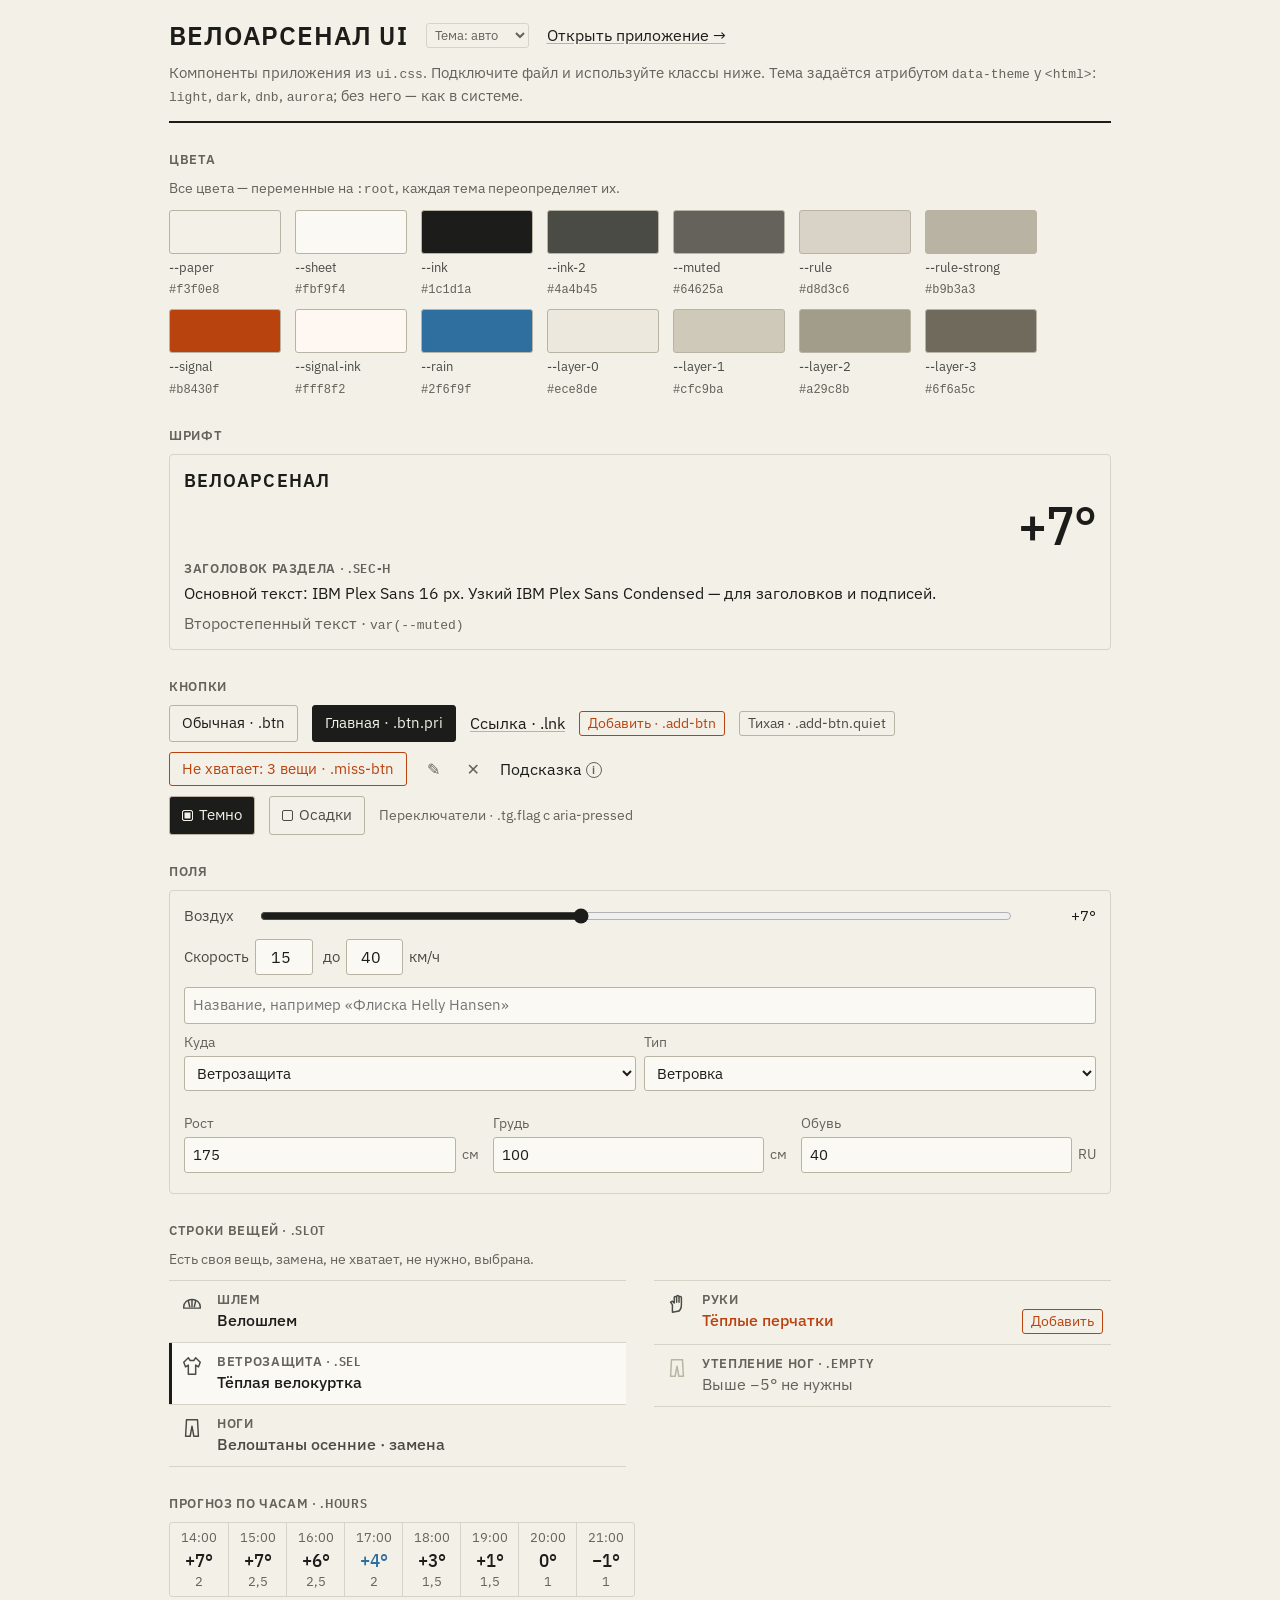
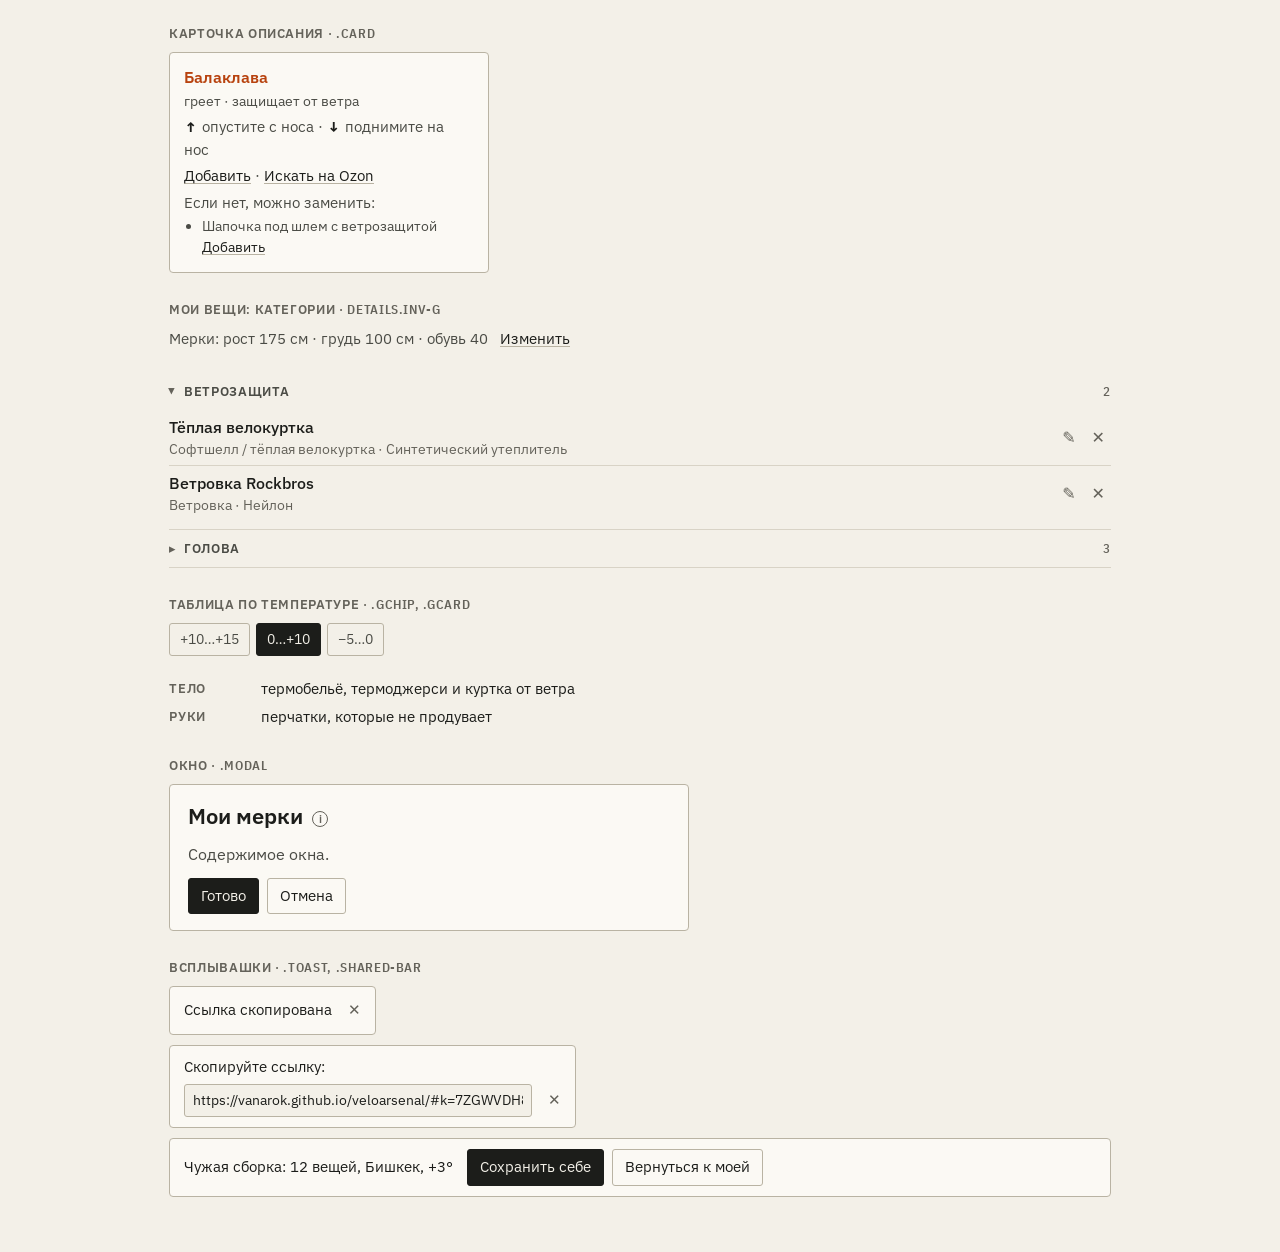
==== docs/ui.html @ c83787c7 "Стили в ui.css, витрина компонентов ui.html, тема «Аврора» Automated-By: iron-agent" ====
<!doctype html>
<html lang="ru">
<head>
<meta charset="utf-8">
<meta name="viewport" content="width=device-width, initial-scale=1">
<title>Велоарсенал UI</title>
<link rel="preconnect" href="https://fonts.googleapis.com">
<link rel="preconnect" href="https://fonts.gstatic.com" crossorigin>
<link rel="stylesheet" href="https://fonts.googleapis.com/css2?family=IBM+Plex+Sans:wght@400;500;600&family=IBM+Plex+Sans+Condensed:wght@500;600&display=swap">
<script>try { var th = localStorage.getItem("veloarsenal.theme"); if (th && th !== "auto") document.documentElement.dataset.theme = th; } catch (e) {}</script>
<link rel="stylesheet" href="ui.css?v=9fbec4bf">
<style>
/* Только для витрины: обычная прокрутка страницы и раскладка образцов */
html, body { height: auto; }
body { overflow: auto; }
.gal { max-width: 942px; margin: 0 auto; display: grid; gap: 28px; padding-bottom: 40px; }
.gal-h { display: flex; flex-wrap: wrap; align-items: center; gap: 10px 18px; padding-bottom: 14px; border-bottom: 2px solid var(--ink); }
.gal-h h1 { margin: 0; font: 600 26px var(--font-cond); letter-spacing: .04em; text-transform: uppercase; }
.gal-h p { margin: 0; color: var(--muted); font-size: 15px; flex-basis: 100%; }
.gs { display: grid; gap: 10px; }
.gs > h2 { margin: 0; font: 600 13px var(--font-cond); letter-spacing: .05em; text-transform: uppercase; color: var(--muted); }
.gs > .note { margin: 0; color: var(--muted); font-size: 14px; }
.row { display: flex; flex-wrap: wrap; align-items: center; gap: 10px 14px; }
.sw { display: grid; gap: 4px; width: 112px; font-size: 13px; color: var(--ink-2); }
.sw i { display: block; height: 44px; border: 1px solid var(--rule-strong); border-radius: 3px; }
.sw code { font-size: 12px; color: var(--muted); }
.box { border: 1px solid var(--rule); border-radius: 4px; padding: 14px; background: var(--paper); }
.two { display: grid; grid-template-columns: repeat(2, minmax(0, 1fr)); gap: 0 28px; }
.gal .card, .gal .toast, .gal .shared-bar, .gal .modal { position: static; transform: none; box-shadow: none; }
.gal .modal-bg { position: static; background: none; padding: 0; display: block; }
code { font-size: 13px; }
@media (max-width: 760px) { .two { grid-template-columns: minmax(0, 1fr); } }
</style>
</head>
<body>
<div class="gal">

  <header class="gal-h">
    <h1>Велоарсенал UI</h1>
    <select class="theme-sel" id="themeSel" aria-label="Тема оформления">
      <option value="auto">Тема: авто</option><option value="light">Светлая</option><option value="dark">Тёмная</option><option value="dnb">Ночной DnB</option><option value="aurora">Аврора</option>
    </select>
    <a class="lnk" href="./">Открыть приложение →</a>
    <p>Компоненты приложения из <code>ui.css</code>. Подключите файл и используйте классы ниже. Тема задаётся атрибутом <code>data-theme</code> у <code>&lt;html&gt;</code>: <code>light</code>, <code>dark</code>, <code>dnb</code>, <code>aurora</code>; без него — как в системе.</p>
  </header>

  <section class="gs">
    <h2>Цвета</h2>
    <p class="note">Все цвета — переменные на <code>:root</code>, каждая тема переопределяет их.</p>
    <div class="row" id="swatches"></div>
  </section>

  <section class="gs">
    <h2>Шрифт</h2>
    <div class="box">
      <div class="brand">Велоарсенал</div>
      <div class="temp-big" style="margin:6px 0">+7°</div>
      <div class="sec-h" style="margin:8px 0 4px">Заголовок раздела · .sec-h</div>
      <p style="margin:0">Основной текст: IBM Plex Sans 16 px. Узкий IBM Plex Sans Condensed — для заголовков и подписей.</p>
      <p style="margin:6px 0 0;color:var(--muted)">Второстепенный текст · <code>var(--muted)</code></p>
    </div>
  </section>

  <section class="gs">
    <h2>Кнопки</h2>
    <div class="row">
      <button type="button" class="btn">Обычная · .btn</button>
      <button type="button" class="btn pri">Главная · .btn.pri</button>
      <button type="button" class="lnk">Ссылка · .lnk</button>
      <button type="button" class="add-btn">Добавить · .add-btn</button>
      <button type="button" class="add-btn quiet">Тихая · .add-btn.quiet</button>
      <button type="button" class="miss-btn">Не хватает: 3 вещи · .miss-btn</button>
      <button type="button" class="ib" aria-label="Изменить">✎</button><button type="button" class="ib" aria-label="Удалить">✕</button>
      <span>Подсказка<span class="tip" tabindex="0" title="Всплывающая подсказка · .tip">i</span></span>
    </div>
    <div class="row">
      <button type="button" class="tg flag" aria-pressed="true">Темно</button>
      <button type="button" class="tg flag" aria-pressed="false">Осадки</button>
      <span class="note" style="color:var(--muted);font-size:14px">Переключатели · .tg.flag с aria-pressed</span>
    </div>
  </section>

  <section class="gs">
    <h2>Поля</h2>
    <div class="box" style="display:grid;gap:12px">
      <div class="sl-row"><label for="g-temp">Воздух</label><input type="range" id="g-temp" min="-10" max="30" value="7"><output for="g-temp">+7°</output></div>
      <div class="speed"><label>Скорость <input type="number" value="15" aria-label="Скорость"></label><label>до <input type="number" value="40" aria-label="Максимум"> км/ч</label></div>
      <form class="inv-form" onsubmit="return false">
        <input class="wide" placeholder="Название, например «Флиска Helly Hansen»" aria-label="Название">
        <label>Куда<select><option>Ветрозащита</option></select></label>
        <label>Тип<select><option>Ветровка</option></select></label>
      </form>
      <div class="body-form">
        <label>Рост<span class="bf-in"><input type="number" value="175" aria-label="Рост"><span class="bf-u">см</span></span></label>
        <label>Грудь<span class="bf-in"><input type="number" value="100" aria-label="Грудь"><span class="bf-u">см</span></span></label>
        <label>Обувь<span class="bf-in"><input type="text" value="40" aria-label="Обувь"><span class="bf-u">RU</span></span></label>
      </div>
    </div>
  </section>

  <section class="gs">
    <h2>Строки вещей · .slot</h2>
    <p class="note">Есть своя вещь, замена, не хватает, не нужно, выбрана.</p>
    <div class="two">
      <div class="col">
        <div class="slot" tabindex="0"><span class="ico" aria-hidden="true"><svg viewBox="0 0 24 24" fill="none" stroke="currentColor" stroke-width="1.6" stroke-linecap="round" stroke-linejoin="round"><path d="M3 15a9 8 0 0 1 18 0v1.5H3z"/><path d="M8 8.5l1.5 6.5M12 7v8M16 8.5l-1.5 6.5"/></svg></span><div style="min-width:0"><div class="slabel">Шлем</div><div class="iname">Велошлем</div></div></div>
        <div class="slot sel" tabindex="0"><span class="ico" aria-hidden="true"><svg viewBox="0 0 24 24" fill="none" stroke="currentColor" stroke-width="1.6" stroke-linecap="round" stroke-linejoin="round"><path d="M8 3l-5 5 2 5 3-2v10h8V11l3 2 2-5-5-5-2 3h-4z"/></svg></span><div style="min-width:0"><div class="slabel">Ветрозащита · .sel</div><div class="iname">Тёплая велокуртка</div></div></div>
        <div class="slot" tabindex="0"><span class="ico" aria-hidden="true"><svg viewBox="0 0 24 24" fill="none" stroke="currentColor" stroke-width="1.6" stroke-linecap="round" stroke-linejoin="round"><path d="M6 3h12l1 18h-5l-2-11-2 11H5z"/></svg></span><div style="min-width:0"><div class="slabel">Ноги</div><div class="iname sub">Велоштаны осенние · замена</div></div></div>
      </div>
      <div class="col">
        <div class="slot" tabindex="0"><span class="ico" aria-hidden="true"><svg viewBox="0 0 24 24" fill="none" stroke="currentColor" stroke-width="1.6" stroke-linecap="round" stroke-linejoin="round"><path d="M7 21v-8l-2-3 2-1 2 2V5a1.3 1.3 0 0 1 2.6 0v5-6a1.3 1.3 0 0 1 2.6 0v6-5a1.3 1.3 0 0 1 2.6 0v8c0 4-2 7-4 7z"/></svg></span><div style="min-width:0"><div class="slabel">Руки</div><div class="need-row"><span class="iname need">Тёплые перчатки</span><button type="button" class="add-btn">Добавить</button></div></div></div>
        <div class="slot empty" tabindex="0"><span class="ico" aria-hidden="true"><svg viewBox="0 0 24 24" fill="none" stroke="currentColor" stroke-width="1.6" stroke-linecap="round" stroke-linejoin="round"><path d="M6 3h12l1 18h-5l-2-11-2 11H5z"/></svg></span><div style="min-width:0"><div class="slabel">Утепление ног · .empty</div><div class="iname">Выше −5° не нужны</div></div></div>
      </div>
    </div>
  </section>

  <section class="gs">
    <h2>Прогноз по часам · .hours</h2>
    <div class="hours-wrap"><div class="hours" id="g-hours"></div></div>
  </section>

  <section class="gs">
    <h2>Карточка описания · .card</h2>
    <div class="card" role="dialog" aria-label="Пример карточки">
      <div class="insp-item"><div class="insp-name need">Балаклава</div><div class="insp-meta">греет · защищает от ветра</div><div class="insp-hd"><b>↑</b> опустите с носа · <b>↓</b> поднимите на нос</div><div class="insp-note"><button type="button" class="lnk">Добавить</button> · <a href="#">Искать на Ozon</a></div><div class="insp-note">Если нет, можно заменить:</div><ul class="insp-alts"><li>Шапочка под шлем с ветрозащитой <button type="button" class="lnk">Добавить</button></li></ul></div>
    </div>
  </section>

  <section class="gs">
    <h2>Мои вещи: категории · details.inv-g</h2>
    <div class="body-sum"><span>Мерки: рост 175 см · грудь 100 см · обувь 40</span><button type="button" class="lnk">Изменить</button></div>
    <div>
      <details class="inv-g" open><summary>Ветрозащита<span class="inv-c">2</span></summary>
        <div class="inv-row"><div class="inv-txt"><div class="inv-n">Тёплая велокуртка</div><div class="inv-m">Софтшелл / тёплая велокуртка · Синтетический утеплитель</div></div><button type="button" class="ib">✎</button><button type="button" class="ib">✕</button></div>
        <div class="inv-row"><div class="inv-txt"><div class="inv-n">Ветровка Rockbros</div><div class="inv-m">Ветровка · Нейлон</div></div><button type="button" class="ib">✎</button><button type="button" class="ib">✕</button></div>
      </details>
      <details class="inv-g"><summary>Голова<span class="inv-c">3</span></summary></details>
    </div>
  </section>

  <section class="gs">
    <h2>Таблица по температуре · .gchip, .gcard</h2>
    <div class="gchips" role="group"><button type="button" class="gchip">+10…+15</button><button type="button" class="gchip now" aria-pressed="true">0…+10</button><button type="button" class="gchip">−5…0</button></div>
    <dl class="gcard"><dt>Тело</dt><dd>термобельё, термоджерси и куртка от ветра</dd><dt>Руки</dt><dd>перчатки, которые не продувает</dd></dl>
  </section>

  <section class="gs">
    <h2>Окно · .modal</h2>
    <div class="modal-bg"><div class="modal" role="dialog" aria-label="Пример окна">
      <h2>Мои мерки <span class="tip" tabindex="0" title="Подсказка в заголовке">i</span></h2>
      <p style="margin:6px 0 12px;color:var(--ink-2)">Содержимое окна.</p>
      <div class="inv-actions"><button type="button" class="btn pri">Готово</button><button type="button" class="btn">Отмена</button></div>
    </div></div>
  </section>

  <section class="gs">
    <h2>Всплывашки · .toast, .shared-bar</h2>
    <div class="toast" role="status"><span>Ссылка скопирована</span><button type="button" class="ib" aria-label="Закрыть">✕</button></div>
    <div class="toast" role="status"><span>Скопируйте ссылку:</span><input readonly value="https://vanarok.github.io/veloarsenal/#k=7ZGWVDH8P" aria-label="Ссылка"><button type="button" class="ib" aria-label="Закрыть">✕</button></div>
    <div class="shared-bar" role="status"><span>Чужая сборка: 12 вещей, Бишкек, +3°</span><span class="shared-act"><button type="button" class="btn pri">Сохранить себе</button><button type="button" class="btn">Вернуться к моей</button></span></div>
  </section>

</div>
<script>
(function () {
  "use strict";
  // Переключатель темы — тот же, что в приложении, и та же сохранённая настройка
  const sel = document.getElementById("themeSel");
  try { sel.value = localStorage.getItem("veloarsenal.theme") || "auto"; } catch (e) { /* авто */ }
  sel.addEventListener("change", () => {
    if (sel.value === "auto") delete document.documentElement.dataset.theme; else document.documentElement.dataset.theme = sel.value;
    try { localStorage.setItem("veloarsenal.theme", sel.value); } catch (e) { /* только сейчас */ }
    paint();
  });
  // Образцы цветов: значения читаются из текущей темы
  const tokens = ["paper", "sheet", "ink", "ink-2", "muted", "rule", "rule-strong", "signal", "signal-ink", "rain", "layer-0", "layer-1", "layer-2", "layer-3"];
  function paint() {
    const cs = getComputedStyle(document.documentElement);
    document.getElementById("swatches").innerHTML = tokens.map(t => '<div class="sw"><i style="background:var(--' + t + ')"></i>--' + t + '<code>' + cs.getPropertyValue("--" + t).trim() + '</code></div>').join("");
  }
  paint();
  if (window.matchMedia) matchMedia("(prefers-color-scheme: dark)").addEventListener("change", paint);
  // Пример ленты прогноза
  const hrs = [[14, 7, "2"], [15, 7, "2,5"], [16, 6, "2,5"], [17, 4, "2"], [18, 3, "1,5"], [19, 1, "1,5"], [20, 0, "1"], [21, -1, "1"]];
  document.getElementById("g-hours").innerHTML = hrs.map(([h, t, w], i) => '<button type="button" class="hour' + (i === 3 ? " wet" : "") + '"><span class="h">' + h + ':00</span><span class="t">' + (t > 0 ? "+" : t < 0 ? "−" : "") + Math.abs(t) + '°</span><span class="w">' + w + '</span></button>').join("");
})();
</script>
</body>
</html>
---- docs/ui.css ----
/* Велоарсенал UI — общие стили приложения и витрины компонентов (docs/ui.html).
   Разделы: токены и темы → основа → компоненты (кнопки, строки вещей, карточка, окна, всплывашки,
   ползунки, прогноз, гайд, мерки, инвентарь) → раскладка приложения → телефон.
   Темы переключаются атрибутом data-theme у <html>: light, dark, dnb, aurora; без атрибута — по системе. */
/* Маршрутный лист: светлая бумага, тёмные чернила, один сигнальный оранжевый — только то, что требует действия.
   Без свечений и градиентов; группировка — отступами и тонкими линиями, а не карточками. */
:root {
  color-scheme: light dark;
  --paper: #f3f0e8;
  --sheet: #fbf9f4;
  --ink: #1c1d1a;
  --ink-2: #4a4b45;
  --muted: #64625a;
  --rule: #d8d3c6;
  --rule-strong: #b9b3a3;
  --signal: #b8430f;
  --signal-ink: #fff8f2;
  --rain: #2f6f9f;
  --layer-0: #ece8de;
  --layer-1: #cfc9ba;
  --layer-2: #a29c8b;
  --layer-3: #6f6a5c;
  --font: "IBM Plex Sans", system-ui, -apple-system, "Segoe UI", sans-serif;
  --font-cond: "IBM Plex Sans Condensed", "IBM Plex Sans", system-ui, sans-serif;
}
/* Темы: «Авто» берёт светлую или тёмную по системе; выбранная тема записана в data-theme у <html> */
@media (prefers-color-scheme: dark) {
  :root:not([data-theme="light"]):not([data-theme="dnb"]):not([data-theme="aurora"]) {
    --paper: #191a17;
    --sheet: #21221e;
    --ink: #ece8dd;
    --ink-2: #c9c4b6;
    --muted: #a19d90;
    --rule: #34352f;
    --rule-strong: #4a4b43;
    --signal: #f07a3a;
    --signal-ink: #1b120c;
    --rain: #7fb2d9;
    --layer-0: #2a2b26;
    --layer-1: #4a4a42;
    --layer-2: #77756a;
    --layer-3: #b3ae9f;
  }
}
:root[data-theme="dark"] {
  color-scheme: dark;
  --paper: #191a17;
  --sheet: #21221e;
  --ink: #ece8dd;
  --ink-2: #c9c4b6;
  --muted: #a19d90;
  --rule: #34352f;
  --rule-strong: #4a4b43;
  --signal: #f07a3a;
  --signal-ink: #1b120c;
  --rain: #7fb2d9;
  --layer-0: #2a2b26;
  --layer-1: #4a4a42;
  --layer-2: #77756a;
  --layer-3: #b3ae9f;
}
:root[data-theme="light"] { color-scheme: light; }
/* Ночной DnB: глубокий синий, ледяной голубой текст, лаймовый акцент из ливреи, неоновое свечение */
:root[data-theme="dnb"] {
  color-scheme: dark;
  --paper: #061633;
  --sheet: #0b2350;
  --ink: #eaf6ff;
  --ink-2: #bcd9f6;
  --muted: #85a8d0;
  --rule: #17396c;
  --rule-strong: #2b5a9c;
  --signal: #d4f23c;
  --signal-ink: #06122a;
  --rain: #6fd6ff;
  --layer-0: #0e2a58;
  --layer-1: #1d4f96;
  --layer-2: #3a8ce0;
  --layer-3: #9ad9ff;
}
:root[data-theme="dnb"] body { background: radial-gradient(900px 520px at 85% -8%, rgb(80 220 255 / 0.28), transparent 70%), radial-gradient(700px 500px at -10% 110%, rgb(40 120 255 / 0.25), transparent 70%), linear-gradient(165deg, #040e24 0%, #08214d 55%, #0b3a86 100%) fixed; }
:root[data-theme="dnb"] .brand, :root[data-theme="dnb"] #tempBig { color: #f2fbff; text-shadow: 0 0 14px rgb(90 220 255 / 0.75), 0 0 2px rgb(255 255 255 / 0.6); }
:root[data-theme="dnb"] .slot.sel { box-shadow: inset 3px 0 0 #6fe4ff, 0 0 18px rgb(80 210 255 / 0.18); }
:root[data-theme="dnb"] #figure .part { filter: drop-shadow(0 0 3px rgb(90 210 255 / 0.55)); }
/* Аврора: экран входа Vista из Ethereal Liquid DnB. Бирюзово-зелёное сияние на синем, стеклянные панели,
   белые поля ввода, глянцевая синяя кнопка, красный акцент как у кнопки питания */
:root[data-theme="aurora"] {
  color-scheme: dark;
  --paper: #04304a;
  --sheet: rgb(10 70 100 / 0.55);
  --ink: #f4fbff;
  --ink-2: #cfeaf3;
  --muted: #94c4d4;
  --rule: rgb(160 230 240 / 0.18);
  --rule-strong: rgb(170 235 245 / 0.36);
  --signal: #ff5a4e;
  --signal-ink: #fff6f4;
  --rain: #7fe3ff;
  --layer-0: #0c4a64;
  --layer-1: #1a7f95;
  --layer-2: #3cc0c6;
  --layer-3: #a8f2e6;
}
:root[data-theme="aurora"] body {
  background:
    radial-gradient(60% 40% at 18% 8%, rgb(120 255 200 / 0.35), transparent 70%),
    radial-gradient(45% 55% at 92% 30%, rgb(60 200 255 / 0.30), transparent 70%),
    linear-gradient(115deg, transparent 30%, rgb(170 255 230 / 0.16) 42%, transparent 54%),
    linear-gradient(100deg, transparent 52%, rgb(120 210 255 / 0.14) 62%, transparent 72%),
    linear-gradient(170deg, #0a6b70 0%, #0a4f78 38%, #0a3a73 70%, #08245a 100%) fixed;
}
:root[data-theme="aurora"] .app { background: transparent; }
:root[data-theme="aurora"] .brand, :root[data-theme="aurora"] #tempBig { color: #fff; text-shadow: 0 1px 2px rgb(0 30 50 / 0.6), 0 0 16px rgb(150 255 230 / 0.45); }
:root[data-theme="aurora"] .card, :root[data-theme="aurora"] .modal, :root[data-theme="aurora"] .toast { background: linear-gradient(180deg, rgb(40 120 150 / 0.92), rgb(10 60 95 / 0.94)); border: 1px solid rgb(200 245 255 / 0.4); border-radius: 10px; box-shadow: inset 0 1px 0 rgb(255 255 255 / 0.35), 0 10px 30px rgb(0 20 40 / 0.45); }
:root[data-theme="aurora"] .slot.sel { background: linear-gradient(180deg, rgb(255 255 255 / 0.22), rgb(255 255 255 / 0.06) 50%, rgb(255 255 255 / 0.02) 51%, rgb(255 255 255 / 0.10)); box-shadow: inset 0 1px 0 rgb(255 255 255 / 0.5), 0 0 0 1px rgb(200 245 255 / 0.45); border-radius: 6px; }
:root[data-theme="aurora"] input:not([type=range]):not([type=file]), :root[data-theme="aurora"] .inv-form select { background: #fff; color: #10303f; border-color: #8fbfd0; border-radius: 4px; box-shadow: inset 0 1px 2px rgb(0 40 70 / 0.25); }
:root[data-theme="aurora"] .btn { border-radius: 6px; background: linear-gradient(180deg, rgb(255 255 255 / 0.22), rgb(255 255 255 / 0.06) 50%, rgb(255 255 255 / 0) 51%, rgb(255 255 255 / 0.08)); border-color: rgb(200 245 255 / 0.45); }
:root[data-theme="aurora"] .btn.pri { color: #fff; border-color: #0b4fa8; background: linear-gradient(180deg, #8fd0ff 0%, #3a9cff 48%, #1166d8 52%, #2f8cf5 100%); box-shadow: inset 0 1px 0 rgb(255 255 255 / 0.6), 0 2px 8px rgb(0 60 140 / 0.45); text-shadow: 0 -1px 0 rgb(0 40 110 / 0.5); }
:root[data-theme="aurora"] #figure .part { filter: drop-shadow(0 0 3px rgb(150 255 230 / 0.5)); }
.theme-sel { font: 13px var(--font); color: var(--muted); background: transparent; border: 1px solid var(--rule); border-radius: 3px; padding: 2px 4px; cursor: pointer; }
.theme-sel option { color: #1c1d1a; background: #fbf9f4; }
* { box-sizing: border-box; }
[hidden] { display: none !important; }
.m-only { display: none !important; }
.cond { display: contents; }
.cond-bg { display: none; }
body {
  margin: 0;
  background: var(--paper);
  color: var(--ink);
  font: 16px/1.5 var(--font);
  font-variant-numeric: tabular-nums;
  padding: 18px 16px 16px;
}
/* Окно приложения: страница не прокручивается, прокручиваются колонки и вкладки */
html, body { height: 100%; }
body { overflow: hidden; }
/* Ширина как у окна приложения (974 px минус отступы), на сайте по центру */
.app { position: relative; max-width: 942px; height: 100%; margin: 0 auto; display: grid; grid-template-rows: auto minmax(0, 1fr); gap: 18px; }
button, input, select { font: inherit; color: inherit; }
button:focus-visible, input:focus-visible, select:focus-visible, a:focus-visible, .slot:focus-visible { outline: 2px solid var(--signal); outline-offset: 2px; }
a { color: var(--ink); text-decoration-color: var(--rule-strong); text-underline-offset: 2px; }
a:hover { text-decoration-color: var(--ink); }

/* Шапка: условия поездки */
.bar { display: grid; grid-template-columns: auto auto minmax(220px, 1fr) auto; gap: 10px 28px; align-items: center; padding-bottom: 14px; border-bottom: 2px solid var(--ink); }
.brand-cell { display: grid; justify-items: start; gap: 4px; }
.all-items { font-size: 15px; }
.all-items .cnt { color: var(--muted); }
.all-items .cnt:not(:empty)::before { content: "· "; }
.brand { font: 600 18px var(--font-cond); letter-spacing: 0.06em; text-transform: uppercase; white-space: nowrap; }
.temp-big { font: 500 54px/1 var(--font-cond); letter-spacing: -0.02em; min-width: 3.2ch; text-align: right; }
.sliders { display: grid; gap: 4px; min-width: 0; }
.sl-row { display: grid; grid-template-columns: 64px minmax(0, 1fr) 72px; gap: 12px; align-items: center; color: var(--ink-2); font-size: 15px; }
.sl-row output { text-align: right; color: var(--ink); }
input[type=range] { width: 100%; accent-color: var(--ink); height: 18px; margin: 0; }
.eff { font-size: 15px; color: var(--ink-2); }
.eff b { color: var(--ink); font-weight: 600; }
.toggles { display: flex; flex-wrap: wrap; gap: 6px 14px; justify-content: flex-end; align-items: center; }
.speed { display: inline-flex; align-items: center; gap: 10px; font-size: 15px; color: var(--ink-2); }
.speed label { display: inline-flex; align-items: center; gap: 6px; white-space: nowrap; }
.speed input { width: 3.6em; padding: 5px 6px; text-align: right; font-size: 16px; color: var(--ink); background: var(--sheet); border: 1px solid var(--rule-strong); border-radius: 3px; }
.tg { font-size: 15px; color: var(--ink-2); background: transparent; border: 0; padding: 7px 12px; cursor: pointer; white-space: nowrap; }
.tg[aria-pressed="true"] { background: var(--ink); color: var(--paper); }
.tg.flag { border: 1px solid var(--rule-strong); border-radius: 3px; }
.tg.flag::before { content: ""; display: inline-block; width: 9px; height: 9px; border: 1.5px solid currentColor; border-radius: 2px; margin-right: 6px; vertical-align: -1px; }
.tg.flag[aria-pressed="true"]::before { background: currentColor; box-shadow: inset 0 0 0 1.5px var(--ink); }

.wx { position: relative; grid-column: 1 / -1; display: grid; grid-template-columns: auto minmax(0, 1fr); gap: 8px 22px; align-items: center; }
/* Текущая погода — узкой колонкой, переносится на несколько строк */
.wx-now { display: grid; justify-items: start; gap: 2px; font-size: 15px; color: var(--ink-2); position: relative; }
.wx-l { display: flex; flex-wrap: wrap; align-items: baseline; gap: 0 12px; }
.wx-now .w-apply { margin-top: 4px; }
.wx-now b { color: var(--ink); font-weight: 600; }
.wx-now .wt { font: 500 26px var(--font-cond); color: var(--ink); }
.w-apply { font-size: 15px; color: var(--ink); background: transparent; border: 1px solid var(--ink); border-radius: 3px; padding: 5px 12px; cursor: pointer; }
.w-apply:hover { background: var(--ink); color: var(--paper); }
.hours-wrap { position: relative; min-width: 0; justify-self: start; max-width: 100%; }
.hours { display: flex; gap: 0; overflow-x: auto; min-width: 0; width: fit-content; max-width: 100%; border: 1px solid var(--rule); border-radius: 3px; }
/* Подсказка «можно листать»: затухание у правого края и покачивающиеся стрелки */
.swipe-cue { position: absolute; top: 1px; right: 1px; bottom: 1px; width: 56px; display: grid; place-items: center end; padding-right: 8px; pointer-events: none; border-radius: 0 3px 3px 0; background: linear-gradient(90deg, transparent, var(--paper) 70%); transition: opacity .4s; }
.swipe-cue span { font: 600 22px/1 var(--font); color: var(--ink-2); animation: swipe-nudge 1.2s ease-in-out infinite; }
.swipe-cue.gone { opacity: 0; }
@keyframes swipe-nudge { 0%, 100% { transform: translateX(0); } 50% { transform: translateX(-8px); } }
.hour { flex: 0 0 auto; display: grid; justify-items: center; background: transparent; border: 0; border-left: 1px solid var(--rule); padding: 5px 10px; cursor: pointer; min-width: 58px; }
.hour:first-child { border-left: 0; }
.hour:hover { background: var(--sheet); }
.hour .h { color: var(--muted); font-size: 13px; }
.hour .t { font: 500 19px var(--font-cond); }
.hour .w { color: var(--muted); font-size: 13px; }
.hour.wet .t { color: var(--rain); }
.w-apply { display: inline-grid; justify-items: start; text-align: left; line-height: 1.3; }
.sk { color: transparent !important; background: var(--layer-0); border-radius: 3px; }
.sk-h { cursor: default; }
.sk-h span { color: transparent; }
.sk-h .t { background: var(--layer-0); border-radius: 3px; }
.w-apply:disabled { cursor: default; border-color: var(--rule-strong); color: var(--muted); }
.wx-upd { display: block; color: var(--muted); font-size: 13px; }
.w-apply:hover .wx-upd { color: inherit; opacity: 0.75; }

/* Город: всплывающее окно у названия */
.city-btn { font: 600 16px var(--font); color: var(--ink); background: transparent; border: 0; border-bottom: 1px dashed var(--ink-2); padding: 0 0 1px; cursor: pointer; }
.city-pop { position: absolute; top: calc(100% + 8px); left: 0; z-index: 20; width: min(420px, calc(100vw - 32px)); background: var(--sheet); border: 1px solid var(--rule-strong); border-radius: 4px; box-shadow: 0 8px 24px rgb(0 0 0 / 0.12); padding: 12px; display: grid; gap: 8px; }
.city-pop input { width: 100%; padding: 7px 9px; background: var(--paper); border: 1px solid var(--rule-strong); border-radius: 3px; }
.city-res { display: grid; }
.city-opt { text-align: left; background: transparent; border: 0; border-top: 1px solid var(--rule); padding: 6px 2px; cursor: pointer; }
.city-opt:hover { background: var(--paper); }
.city-opt span { display: block; font-size: 14px; color: var(--muted); }
.pop-actions { display: flex; gap: 8px; justify-content: space-between; align-items: center; }

/* Основной лист */
.main, .page { grid-row: 2; grid-column: 1; }
.main { position: relative; min-height: 0; display: grid; grid-template-columns: minmax(0, 1fr) 220px minmax(0, 1fr); gap: 0 28px; align-items: stretch; }
.col { display: grid; align-content: start; min-width: 0; min-height: 0; overflow-y: auto; border-top: 1px solid var(--rule); }
.slot { display: grid; grid-template-columns: 24px minmax(0, 1fr); gap: 12px; align-items: start; padding: 10px 8px 10px 12px; border-bottom: 1px solid var(--rule); cursor: pointer; }
.slot:hover, .slot.hl { background: var(--sheet); }
.slot.sel { box-shadow: inset 3px 0 0 var(--ink); background: var(--sheet); }
.ico { color: var(--ink-2); padding-top: 2px; }
.ico svg { width: 22px; height: 22px; display: block; }
.slot.empty .ico { color: var(--rule-strong); }
.slabel { font: 600 13px var(--font-cond); letter-spacing: 0.05em; text-transform: uppercase; color: var(--muted); }
.iname { font-weight: 500; overflow: hidden; text-overflow: ellipsis; white-space: nowrap; }
.slot.empty .iname { color: var(--muted); font-weight: 400; }
.iname.need { color: var(--signal); }
.need-row { display: grid; grid-template-columns: minmax(0, 1fr) auto; align-items: start; gap: 10px; min-width: 0; }
.need-row .add-btn { margin-top: 1px; white-space: nowrap; }
.need-row + .need-row, .need-row + .iname, .iname + .need-row { margin-top: 6px; }
.add-btn { font-size: 14px; color: var(--signal); background: transparent; border: 1px solid var(--signal); border-radius: 3px; padding: 1px 8px; cursor: pointer; }
.add-btn:hover { background: var(--signal); color: var(--signal-ink); }
.add-btn.quiet { color: var(--ink-2); border-color: var(--rule-strong); }
.add-btn.quiet:hover { background: var(--ink); color: var(--paper); border-color: var(--ink); }
.iname.sub { color: var(--ink-2); }
.iname.assumed { color: var(--muted); font-weight: 400; }

.center { display: grid; align-content: start; gap: 14px; min-width: 0; min-height: 0; overflow-y: auto; }
/* Силуэт во всю ширину колонки; легенда лежит поверх свободного места слева от головы */
.figure { display: grid; gap: 12px; }
.fig-wrap { position: relative; display: grid; justify-items: center; }
#figure { width: 100%; max-width: 170px; height: auto; }
#figure .part { stroke: var(--ink-2); stroke-width: 1.2; transition: fill .2s; cursor: pointer; }
#figure .part.miss { stroke: var(--signal); stroke-dasharray: 4 3; stroke-width: 2; }
#figure .part.hl { stroke: var(--ink); stroke-width: 2.4; }
.fig-legend { position: absolute; left: 0; top: 4px; display: flex; flex-direction: column; gap: 6px; font-size: 13px; pointer-events: none; color: var(--muted); }
.fig-legend i { display: inline-block; width: 12px; height: 12px; border: 1px solid var(--ink-2); vertical-align: -1px; margin-right: 4px; }

/* Описание: на компьютере — карточка у выбранного слота, на телефоне — раскрытие в строке */
.card { position: absolute; z-index: 30; width: 320px; max-width: calc(100% - 16px); background: var(--sheet); border: 1px solid var(--rule-strong); border-radius: 4px; box-shadow: 0 8px 24px rgb(0 0 0 / 0.12); padding: 12px 34px 12px 14px; }
.card-x { position: absolute; top: 6px; right: 6px; }
.slot-detail { grid-column: 1 / -1; margin-top: 6px; padding-top: 8px; border-top: 1px solid var(--rule); cursor: auto; }
.insp-item + .insp-item { margin-top: 10px; padding-top: 10px; border-top: 1px solid var(--rule); }
.insp-name { font-weight: 600; }
.insp-name.need { color: var(--signal); }
.insp-meta { font-size: 14px; color: var(--ink-2); margin-top: 2px; }
.insp-note { color: var(--ink-2); font-size: 15px; margin-top: 4px; }
.insp-hd { font-size: 15px; margin-top: 4px; color: var(--ink-2); }
.insp-hd b { color: var(--ink); }

/* Отдельные экраны: «Не хватает», «Мои вещи», «Советы», таблица */
/* Справа место под полосу прокрутки, чтобы она не ложилась на кнопки */
.page { position: relative; min-height: 0; overflow-y: auto; padding-right: 14px; }
.page > * { max-width: 860px; }
/* Списки вещей тянутся на всю ширину; текстовые страницы остаются узкими для чтения */
#p-inv > *, #p-quests > * { max-width: none; }
.page-h { display: flex; flex-wrap: wrap; align-items: center; gap: 8px 20px; padding: 0 0 8px; margin-bottom: 6px; }
.page-h h2 { margin: 0; font: 600 24px var(--font-cond); }
.page-h .btn.pri { margin-left: auto; }
.ph-act { display: flex; align-items: center; gap: 8px; margin-left: auto; }
.ph-act .btn.pri { margin-left: 4px; }
.io-btn { display: inline-flex; align-items: center; gap: 6px; }
.io-btn .io-ico { display: none; }
#ioMsg:empty { display: none; }
/* Добавление вещи: на компьютере текстом, на телефоне — плюсиком */
.plus-btn .plus-ico { display: none; }
.back { font-size: 15px; color: var(--ink-2); background: none; border: 0; padding: 4px 0; cursor: pointer; }
.back:hover { color: var(--ink); }
.more { margin: 18px 0 0; }
.fig-actions { display: grid; justify-items: center; gap: 8px; }
.miss-btn { justify-self: center; font-size: 15px; color: var(--signal); background: transparent; border: 1px solid var(--signal); border-radius: 3px; padding: 5px 12px; cursor: pointer; }
.miss-btn:hover { background: var(--signal); color: var(--signal-ink); }
.modal-bg { position: fixed; inset: 0; z-index: 50; display: grid; place-items: center; padding: 16px; background: rgb(0 0 0 / 0.3); }
.modal { width: min(520px, 100%); max-height: calc(100vh - 32px); overflow-y: auto; background: var(--sheet); border: 1px solid var(--rule-strong); border-radius: 4px; padding: 16px 18px; box-shadow: 0 12px 40px rgb(0 0 0 / 0.18); }
.modal h2 { margin: 0 0 12px; font: 600 22px var(--font-cond); }
.modal .inv-form { margin: 0; }
.sec-h { font: 600 13px var(--font-cond); letter-spacing: 0.05em; text-transform: uppercase; color: var(--muted); margin: 16px 0 6px; }
.sec-h:first-child { margin-top: 2px; }
#cafeSec > .sec-h { margin-top: 16px; }
.quest { padding: 7px 0; border-bottom: 1px solid var(--rule); }
.quest .qt { font-weight: 500; }
.quest.miss .qt { color: var(--signal); }
.quest .qn { color: var(--ink-2); font-size: 15px; }
.hint { color: var(--ink-2); font-size: 15px; margin: 0 0 8px; padding-left: 10px; border-left: 2px solid var(--signal); }
.lnk { font: inherit; color: var(--ink); background: none; border: 0; padding: 0; cursor: pointer; text-decoration: underline; text-decoration-color: var(--rule-strong); text-underline-offset: 2px; }
.rules { margin: 0; padding-left: 18px; display: grid; gap: 5px; color: var(--ink-2); }
.rules li b { color: var(--ink); font-weight: 600; }
.hd { display: grid; grid-template-columns: 1fr 1fr; gap: 0 18px; }
.hd h4 { margin: 0 0 4px; font: 600 14px var(--font-cond); letter-spacing: 0.04em; text-transform: uppercase; }
.hd ul { margin: 0; padding-left: 16px; display: grid; gap: 4px; font-size: 15px; color: var(--ink-2); }
.hd li b { color: var(--ink); font-weight: 600; }
.cafe { font-size: 15px; color: var(--ink-2); }
.empty-note { color: var(--muted); }

/* Мои вещи */
.inv-form { display: grid; grid-template-columns: 1fr 1fr; gap: 8px; margin-bottom: 10px; }
.inv-form label { display: grid; gap: 3px; font-size: 14px; color: var(--muted); }
.inv-form .wide { grid-column: 1 / -1; }
.inv-form input, .inv-form select { width: 100%; padding: 6px 8px; background: var(--sheet); border: 1px solid var(--rule-strong); border-radius: 3px; color: var(--ink); font-size: 15px; }
.btn { font-size: 15px; color: var(--ink); background: transparent; border: 1px solid var(--rule-strong); border-radius: 3px; padding: 6px 12px; cursor: pointer; }
.btn:hover { border-color: var(--ink); }
.btn.pri { background: var(--ink); color: var(--paper); border-color: var(--ink); }
.inv-actions { grid-column: 1 / -1; display: flex; gap: 8px; }
.inv-g { border-bottom: 1px solid var(--rule); }
.inv-g > summary { list-style: none; display: flex; align-items: center; gap: 8px; padding: 10px 0; cursor: pointer; font: 600 13px var(--font-cond); letter-spacing: 0.05em; text-transform: uppercase; color: var(--ink-2); }
.inv-g > summary::-webkit-details-marker { display: none; }
.inv-g > summary::before { content: "▸"; color: var(--muted); transition: transform .15s; }
.inv-g[open] > summary::before { transform: rotate(90deg); }
.inv-g > summary .inv-c { margin-left: auto; color: var(--muted); font-weight: 500; }
.inv-g[open] { padding-bottom: 8px; }
.inv-g .inv-row:last-child { border-bottom: 0; }
.inv-row { display: grid; grid-template-columns: minmax(0, 1fr) auto auto; gap: 4px; align-items: center; padding: 5px 0; border-bottom: 1px solid var(--rule); }
.inv-n { font-weight: 500; overflow: hidden; text-overflow: ellipsis; white-space: nowrap; }
.inv-m { color: var(--muted); font-size: 14px; }
.ib { color: var(--muted); background: none; border: 0; border-radius: 3px; padding: 2px 6px; cursor: pointer; }
.ib:hover { color: var(--ink); background: var(--sheet); }
.io { display: grid; gap: 8px; }
.body-form { display: grid; grid-template-columns: repeat(3, minmax(0, 1fr)); gap: 8px 14px; margin-bottom: 6px; }
.body-form label { display: grid; gap: 3px; font-size: 14px; color: var(--muted); }
.body-form .bf-in { display: flex; align-items: center; gap: 6px; }
.body-form input { width: 100%; min-width: 0; padding: 6px 8px; background: var(--sheet); border: 1px solid var(--rule-strong); border-radius: 3px; color: var(--ink); font-size: 15px; }
.body-form .bf-u { color: var(--muted); font-size: 14px; white-space: nowrap; }
.body-hint { margin: 0; color: var(--ink-2); font-size: 14px; }
.insp-alts { margin: 2px 0 0; padding-left: 18px; font-size: 14px; color: var(--ink-2); }
.insp-alts li { margin: 2px 0; }
.toast { position: fixed; left: 50%; bottom: 16px; transform: translateX(-50%); z-index: 50; display: flex; flex-wrap: wrap; align-items: center; gap: 6px 10px; width: max-content; max-width: calc(100vw - 32px); padding: 10px 8px 10px 14px; background: var(--sheet); border: 1px solid var(--rule-strong); border-radius: 4px; box-shadow: 0 8px 24px rgb(0 0 0 / 0.18); font-size: 15px; }
.toast input { flex: 1 1 260px; min-width: 0; padding: 5px 8px; background: var(--paper); border: 1px solid var(--rule-strong); border-radius: 3px; color: var(--ink); font-size: 14px; }
.shared-bar { position: fixed; left: 50%; bottom: 16px; transform: translateX(-50%); z-index: 40; display: flex; flex-wrap: wrap; align-items: center; gap: 8px 14px; max-width: calc(100vw - 32px); padding: 10px 14px; background: var(--sheet); border: 1px solid var(--rule-strong); border-radius: 4px; box-shadow: 0 8px 24px rgb(0 0 0 / 0.18); font-size: 15px; }
.shared-act { display: flex; gap: 8px; }
.body-sum { display: flex; flex-wrap: wrap; gap: 4px 12px; align-items: baseline; margin: 0 0 12px; color: var(--ink-2); font-size: 15px; }
.modal .body-form { margin-top: 8px; }
.io-row { display: flex; flex-wrap: wrap; gap: 8px; align-items: center; }
.io-file { position: relative; overflow: hidden; }
.io-file input { position: absolute; inset: 0; opacity: 0; cursor: pointer; }
.io-msg { color: var(--ink-2); font-size: 15px; min-height: 1em; }
.tip { display: inline-grid; place-items: center; width: 16px; height: 16px; margin-left: 4px; border: 1px solid var(--muted); border-radius: 50%; font: 600 11px/1 var(--font); text-transform: none; letter-spacing: 0; color: var(--muted); cursor: help; vertical-align: 1px; }
.tip:hover, .tip:focus-visible { color: var(--ink); border-color: var(--ink); }
.src { font-size: 14px; color: var(--muted); margin: 10px 0 0; }

/* Гайд */
.gchips { display: flex; flex-wrap: wrap; gap: 6px; margin-bottom: 12px; }
.gchip { font-size: 14px; color: var(--ink-2); background: transparent; border: 1px solid var(--rule-strong); border-radius: 3px; padding: 5px 10px; cursor: pointer; }
.gchip:hover { border-color: var(--ink); }
.gchip[aria-pressed="true"] { color: var(--paper); background: var(--ink); border-color: var(--ink); }
.gchip.now:not([aria-pressed="true"]) { color: var(--ink); font-weight: 600; border-color: var(--ink); }
.gcard { display: grid; grid-template-columns: 80px minmax(0, 1fr); gap: 6px 12px; margin: 0; font-size: 15px; }
.gcard dt { font: 600 13px var(--font-cond); letter-spacing: 0.06em; text-transform: uppercase; color: var(--muted); padding-top: 2px; }
.gcard dd { margin: 0; }
.gprin { margin: 0; padding-left: 16px; display: grid; gap: 4px; font-size: 15px; color: var(--ink-2); }
.gprin b { color: var(--ink); font-weight: 600; }

/* Полосы прокрутки поверх содержимого: место не занимают, видны только при прокрутке и наведении */
html, .main, .col, .center, .page, .hours { scrollbar-width: none; }
html::-webkit-scrollbar, .main::-webkit-scrollbar, .col::-webkit-scrollbar, .center::-webkit-scrollbar, .page::-webkit-scrollbar, .hours::-webkit-scrollbar { display: none; }
.ovs-bar { position: absolute; z-index: 15; opacity: 0; transition: opacity .3s; pointer-events: none; }
.ovs-bar.on, .ovs-bar:hover { opacity: 1; }
.ovs-page { position: fixed; top: 0; right: 0; height: 100vh; }
.ovs-y { width: 10px; }
.ovs-x { height: 10px; }
.ovs-thumb { pointer-events: auto; border-radius: 5px; background: color-mix(in srgb, var(--ink) 32%, transparent); }
.ovs-y .ovs-thumb { width: 6px; margin-left: 2px; }
.ovs-x .ovs-thumb { height: 6px; margin-top: 2px; }
.ovs-thumb:hover, .ovs-bar.drag .ovs-thumb { background: color-mix(in srgb, var(--ink) 55%, transparent); }

/* Раскладка окна приложения: сайт тоже не шире 942 px, поэтому она действует всегда, а не только на узком экране */
@media all {
  /* Шапка: название, температура и переключатели в строку; ползунки и прогноз ниже на всю ширину */
  .bar { grid-template-columns: auto auto minmax(0, 1fr); gap: 10px 20px; }
  .toggles { grid-column: 3; grid-row: 1; }
  .sliders { grid-column: 1 / -1; grid-row: 2; }
  /* Вкладки уходят вниз — прокручивается вся рабочая область целиком */
  .main { grid-template-columns: minmax(0, 1fr) 220px minmax(0, 1fr); grid-auto-rows: max-content; overflow-y: auto; align-items: start; }
  .col, .center { min-height: auto; overflow: visible; }
}
@media (max-width: 760px) {
  /* Телефон: сверху погода и комплект, ниже — «что, если»; страница прокручивается обычным образом */
  html, body { height: auto; }
  body { overflow: auto; padding: 12px 16px 24px; }
  .m-only { display: revert !important; }
  .app { height: auto; display: flex; flex-direction: column; gap: 14px; }
  .bar { display: contents; }
  .brand-cell { order: 1; }
  .brand { font-size: 16px; }
  .wx { order: 2; grid-template-columns: minmax(0, 1fr); gap: 10px; padding-bottom: 14px; border-bottom: 2px solid var(--ink); }
  .main, .page { order: 3; }
  /* «Другая погода или скорость» — лист снизу по кнопке с карандашом */
  .cond-btn { position: absolute; top: 0; right: 0; z-index: 2; display: grid !important; place-items: center; width: 40px; height: 40px; color: var(--ink); background: transparent; border: 1px solid var(--rule-strong); border-radius: 4px; cursor: pointer; }
  .cond { display: none; }
  .cond-open .cond { display: grid; gap: 14px; position: fixed; left: 0; right: 0; bottom: 0; z-index: 45; max-height: 88vh; overflow-y: auto; background: var(--sheet); border-radius: 12px 12px 0 0; box-shadow: 0 -8px 30px rgb(0 0 0 / 0.18); padding: 14px 16px 26px; }
  .cond-open .cond-bg { display: block; position: fixed; inset: 0; z-index: 44; background: rgb(0 0 0 / 0.3); }
  .cond-open .cond { grid-template-columns: minmax(0, 1fr); }
  .cond > * { grid-column: 1 !important; grid-row: auto !important; }
  .m-cond-h { display: flex !important; align-items: center; justify-content: space-between; font: 600 14px var(--font-cond); letter-spacing: 0.05em; text-transform: uppercase; color: var(--muted); }
  .cond .temp-big { font-size: 40px; text-align: left; }
  .cond .toggles { justify-content: flex-start; }
  .view-page .wx { display: none !important; }
  .wx-now { padding-right: 52px; }

  .main { display: flex; flex-direction: column; align-items: stretch; overflow: visible; }
  .col, .center { overflow: visible; }
  .col + .col, .col { border-top: 0; }
  #colLeft { border-top: 1px solid var(--rule); }
  .center { order: -1; margin-bottom: 12px; }
  /* Силуэт слева, справа сверху легенда, под ней «Одеваемся на …» и кнопки */
  .figure { grid-template-columns: 104px minmax(0, 1fr); grid-template-areas: "svg leg" "svg act"; align-items: center; gap: 10px 16px; }
  .fig-wrap { display: contents; }
  #figure { grid-area: svg; max-width: 104px; }
  .fig-legend { grid-area: leg; align-self: end; position: static; flex-direction: row; flex-wrap: wrap; gap: 2px 12px; font-size: 13px; }
  .fig-actions { grid-area: act; align-self: start; }
  .fig-actions { justify-items: start; gap: 10px; }
  .kit-h { font: 500 22px var(--font-cond); }
  .kit-h b { font-weight: 600; }
  .miss-btn { justify-self: start; }
  .iname { white-space: normal; }
  .slot { padding: 12px 6px 12px 10px; }

  .page-h { position: sticky; top: 0; z-index: 5; background: var(--paper); border-top: 1px solid var(--ink); padding-top: 10px; display: grid; grid-template-columns: minmax(0, 1fr) auto; align-items: center; gap: 4px 12px; }
  .page-h .back { grid-column: 1 / -1; justify-self: start; }
  .page-h .btn.pri { margin-left: 0; }
  .btn.plus-btn { display: grid; place-items: center; width: 40px; height: 40px; padding: 0; line-height: 0; }
  .plus-btn .plus-ico { display: block; }
  .plus-btn .plus-txt { display: none; }
  /* Экспорт и импорт на телефоне — иконками, рядом с плюсиком */
  .ph-act { margin-left: 0; gap: 6px; }
  .btn.io-btn { display: grid; place-items: center; width: 40px; height: 40px; padding: 0; line-height: 0; }
  .io-btn .io-ico { display: block; }
  .io-btn .io-txt { display: none; }
  .page { overflow: visible; padding-right: 0; }
  .hd { grid-template-columns: minmax(0, 1fr); gap: 10px; }
  .inv-form { grid-template-columns: minmax(0, 1fr); }
  .body-form { grid-template-columns: repeat(2, minmax(0, 1fr)); }
  .gcard { grid-template-columns: 70px minmax(0, 1fr); }

  /* Окно добавления — лист снизу, до полей дотягивается большой палец */
  .modal-bg { place-items: end stretch; padding: 0; }
  .modal { width: 100%; max-height: 92vh; border-radius: 12px 12px 0 0; padding: 18px 16px 24px; }
}
@media (max-width: 420px) {
  .speed { flex-wrap: wrap; }
}
@media (prefers-reduced-motion: reduce) { * { transition: none !important; } .swipe-cue span { animation: none; } }
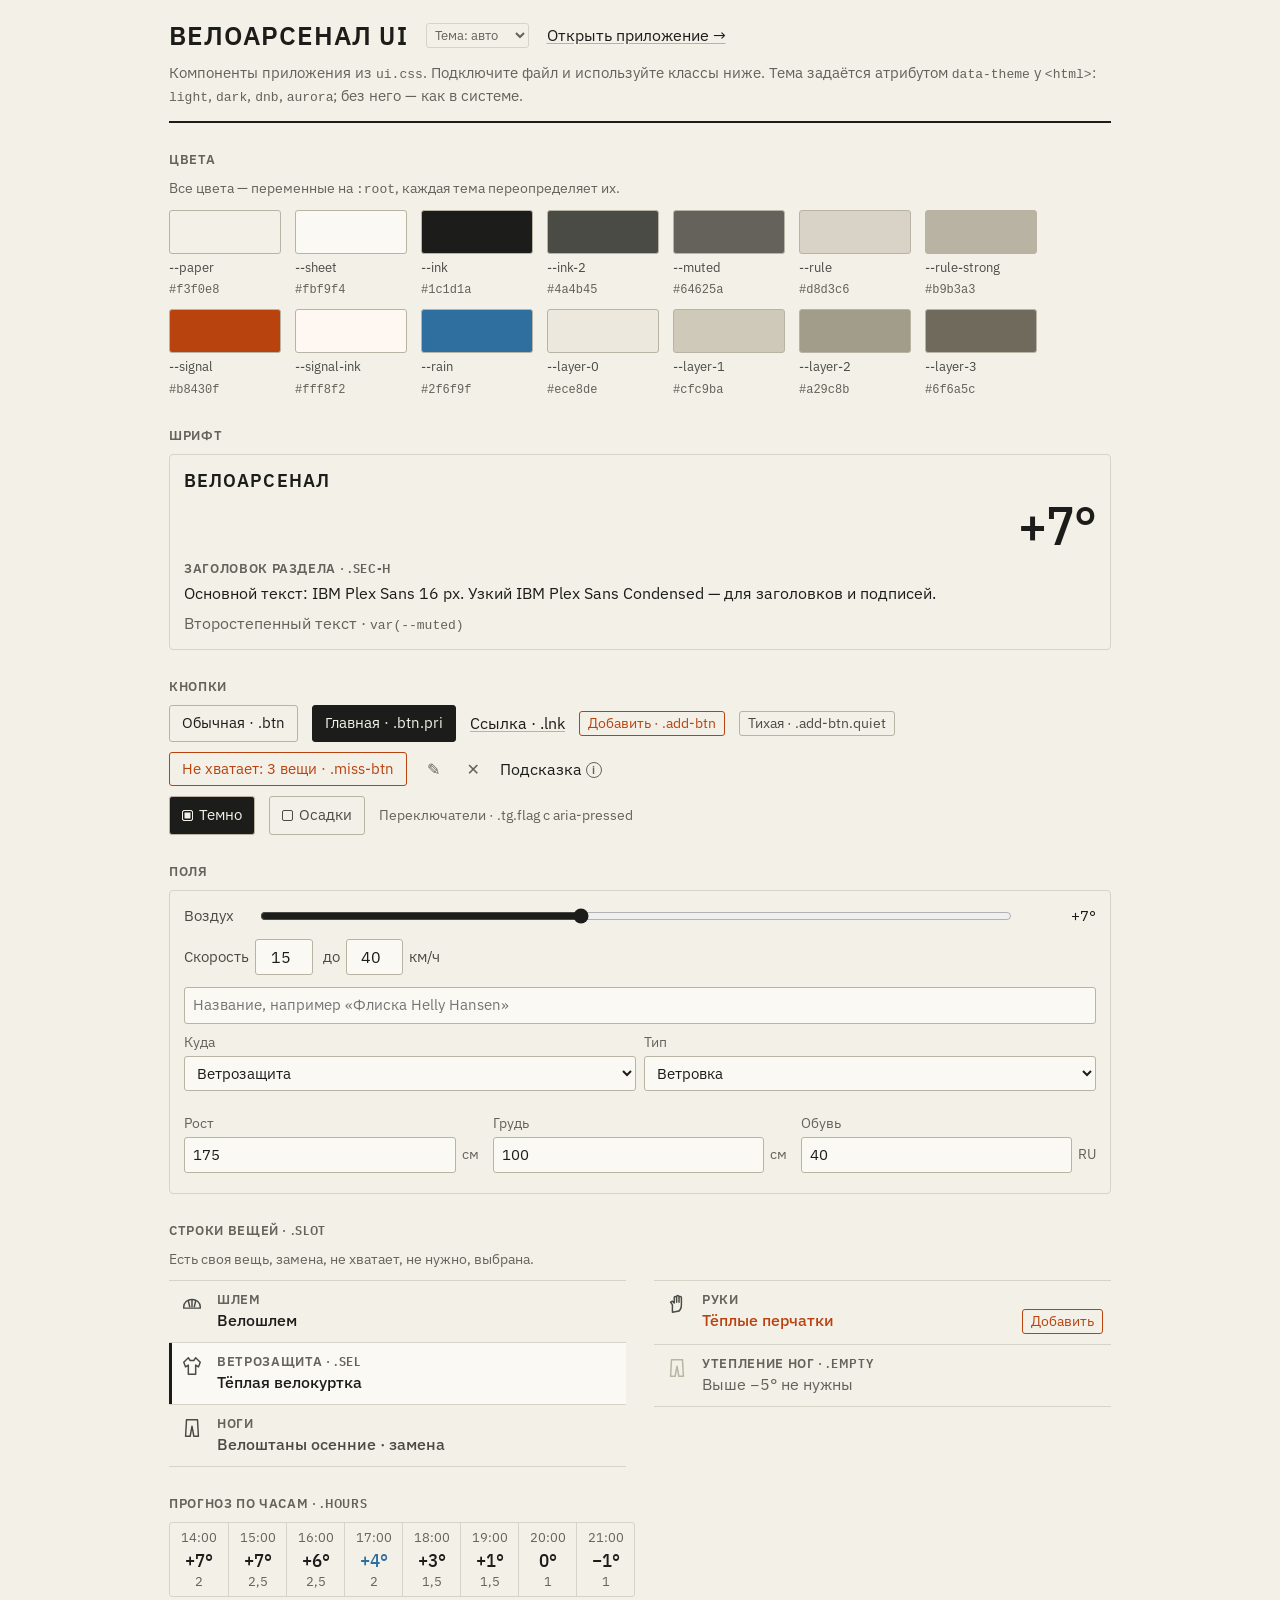
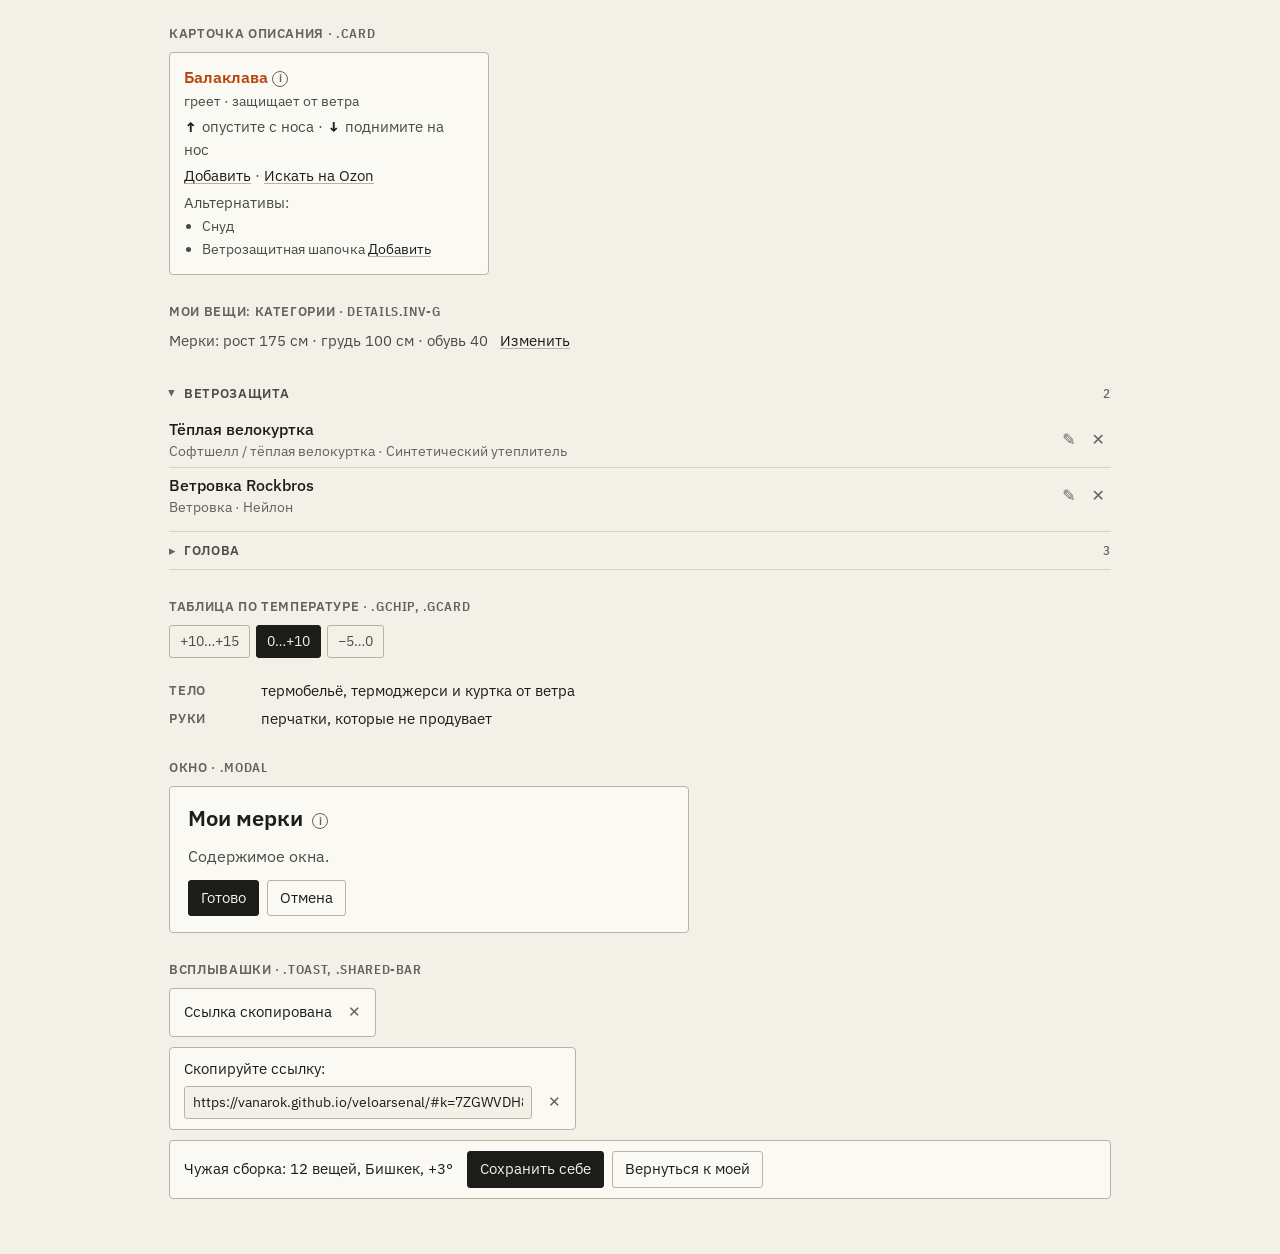
==== commit 0aa48c6d: "Описание и совет вещи раздельно, совет во всплывающей подсказке, единый список альтернатив Automated" ====
--- a/docs/ui.html
+++ b/docs/ui.html
@@ -8,7 +8,7 @@
 <link rel="preconnect" href="https://fonts.gstatic.com" crossorigin>
 <link rel="stylesheet" href="https://fonts.googleapis.com/css2?family=IBM+Plex+Sans:wght@400;500;600&family=IBM+Plex+Sans+Condensed:wght@500;600&display=swap">
 <script>try { var th = localStorage.getItem("veloarsenal.theme"); if (th && th !== "auto") document.documentElement.dataset.theme = th; } catch (e) {}</script>
-<link rel="stylesheet" href="ui.css?v=9fbec4bf">
+<link rel="stylesheet" href="ui.css?v=dfadb35a">
 <style>
 /* Только для витрины: обычная прокрутка страницы и раскладка образцов */
 html, body { height: auto; }
@@ -71,7 +71,7 @@
       <button type="button" class="add-btn quiet">Тихая · .add-btn.quiet</button>
       <button type="button" class="miss-btn">Не хватает: 3 вещи · .miss-btn</button>
       <button type="button" class="ib" aria-label="Изменить">✎</button><button type="button" class="ib" aria-label="Удалить">✕</button>
-      <span>Подсказка<span class="tip" tabindex="0" title="Всплывающая подсказка · .tip">i</span></span>
+      <span class="tip-host">Подсказка<span class="tip" tabindex="0" role="note" data-tip="Всплывающая подсказка · .tip[data-tip] внутри .tip-host">i</span></span>
     </div>
     <div class="row">
       <button type="button" class="tg flag" aria-pressed="true">Темно</button>
@@ -122,7 +122,7 @@
   <section class="gs">
     <h2>Карточка описания · .card</h2>
     <div class="card" role="dialog" aria-label="Пример карточки">
-      <div class="insp-item"><div class="insp-name need">Балаклава</div><div class="insp-meta">греет · защищает от ветра</div><div class="insp-hd"><b>↑</b> опустите с носа · <b>↓</b> поднимите на нос</div><div class="insp-note"><button type="button" class="lnk">Добавить</button> · <a href="#">Искать на Ozon</a></div><div class="insp-note">Если нет, можно заменить:</div><ul class="insp-alts"><li>Шапочка под шлем с ветрозащитой <button type="button" class="lnk">Добавить</button></li></ul></div>
+      <div class="insp-item"><div class="insp-name need tip-host">Балаклава<span class="tip" tabindex="0" role="note" data-tip="Совет по вещи · .tip[data-tip]">i</span></div><div class="insp-meta">греет · защищает от ветра</div><div class="insp-hd"><b>↑</b> опустите с носа · <b>↓</b> поднимите на нос</div><div class="insp-note"><button type="button" class="lnk">Добавить</button> · <a href="#">Искать на Ozon</a></div><div class="insp-note">Альтернативы:</div><ul class="insp-alts"><li>Снуд</li><li>Ветрозащитная шапочка <button type="button" class="lnk">Добавить</button></li></ul></div>
     </div>
   </section>
 
@@ -147,7 +147,7 @@
   <section class="gs">
     <h2>Окно · .modal</h2>
     <div class="modal-bg"><div class="modal" role="dialog" aria-label="Пример окна">
-      <h2>Мои мерки <span class="tip" tabindex="0" title="Подсказка в заголовке">i</span></h2>
+      <h2 class="tip-host">Мои мерки <span class="tip" tabindex="0" role="note" data-tip="Подсказка в заголовке">i</span></h2>
       <p style="margin:6px 0 12px;color:var(--ink-2)">Содержимое окна.</p>
       <div class="inv-actions"><button type="button" class="btn pri">Готово</button><button type="button" class="btn">Отмена</button></div>
     </div></div>
--- a/docs/ui.css
+++ b/docs/ui.css
@@ -342,6 +342,10 @@
 .io-msg { color: var(--ink-2); font-size: 15px; min-height: 1em; }
 .tip { display: inline-grid; place-items: center; width: 16px; height: 16px; margin-left: 4px; border: 1px solid var(--muted); border-radius: 50%; font: 600 11px/1 var(--font); text-transform: none; letter-spacing: 0; color: var(--muted); cursor: help; vertical-align: 1px; }
 .tip:hover, .tip:focus-visible { color: var(--ink); border-color: var(--ink); }
+/* Совет по наведению или касанию: всплывает под строкой с названием, на всю её ширину */
+.tip-host { position: relative; }
+.tip[data-tip]:hover::after, .tip[data-tip]:focus::after { content: attr(data-tip); position: absolute; left: 0; right: 0; top: calc(100% + 6px); z-index: 40; min-width: 200px; padding: 8px 10px; background: var(--ink); color: var(--paper); border-radius: 4px; box-shadow: 0 6px 18px rgb(0 0 0 / 0.2); font: 400 13px/1.4 var(--font); text-transform: none; letter-spacing: 0; white-space: normal; text-align: left; pointer-events: none; }
+.tip:focus { outline: none; color: var(--ink); border-color: var(--ink); }
 .src { font-size: 14px; color: var(--muted); margin: 10px 0 0; }
 
 /* Гайд */
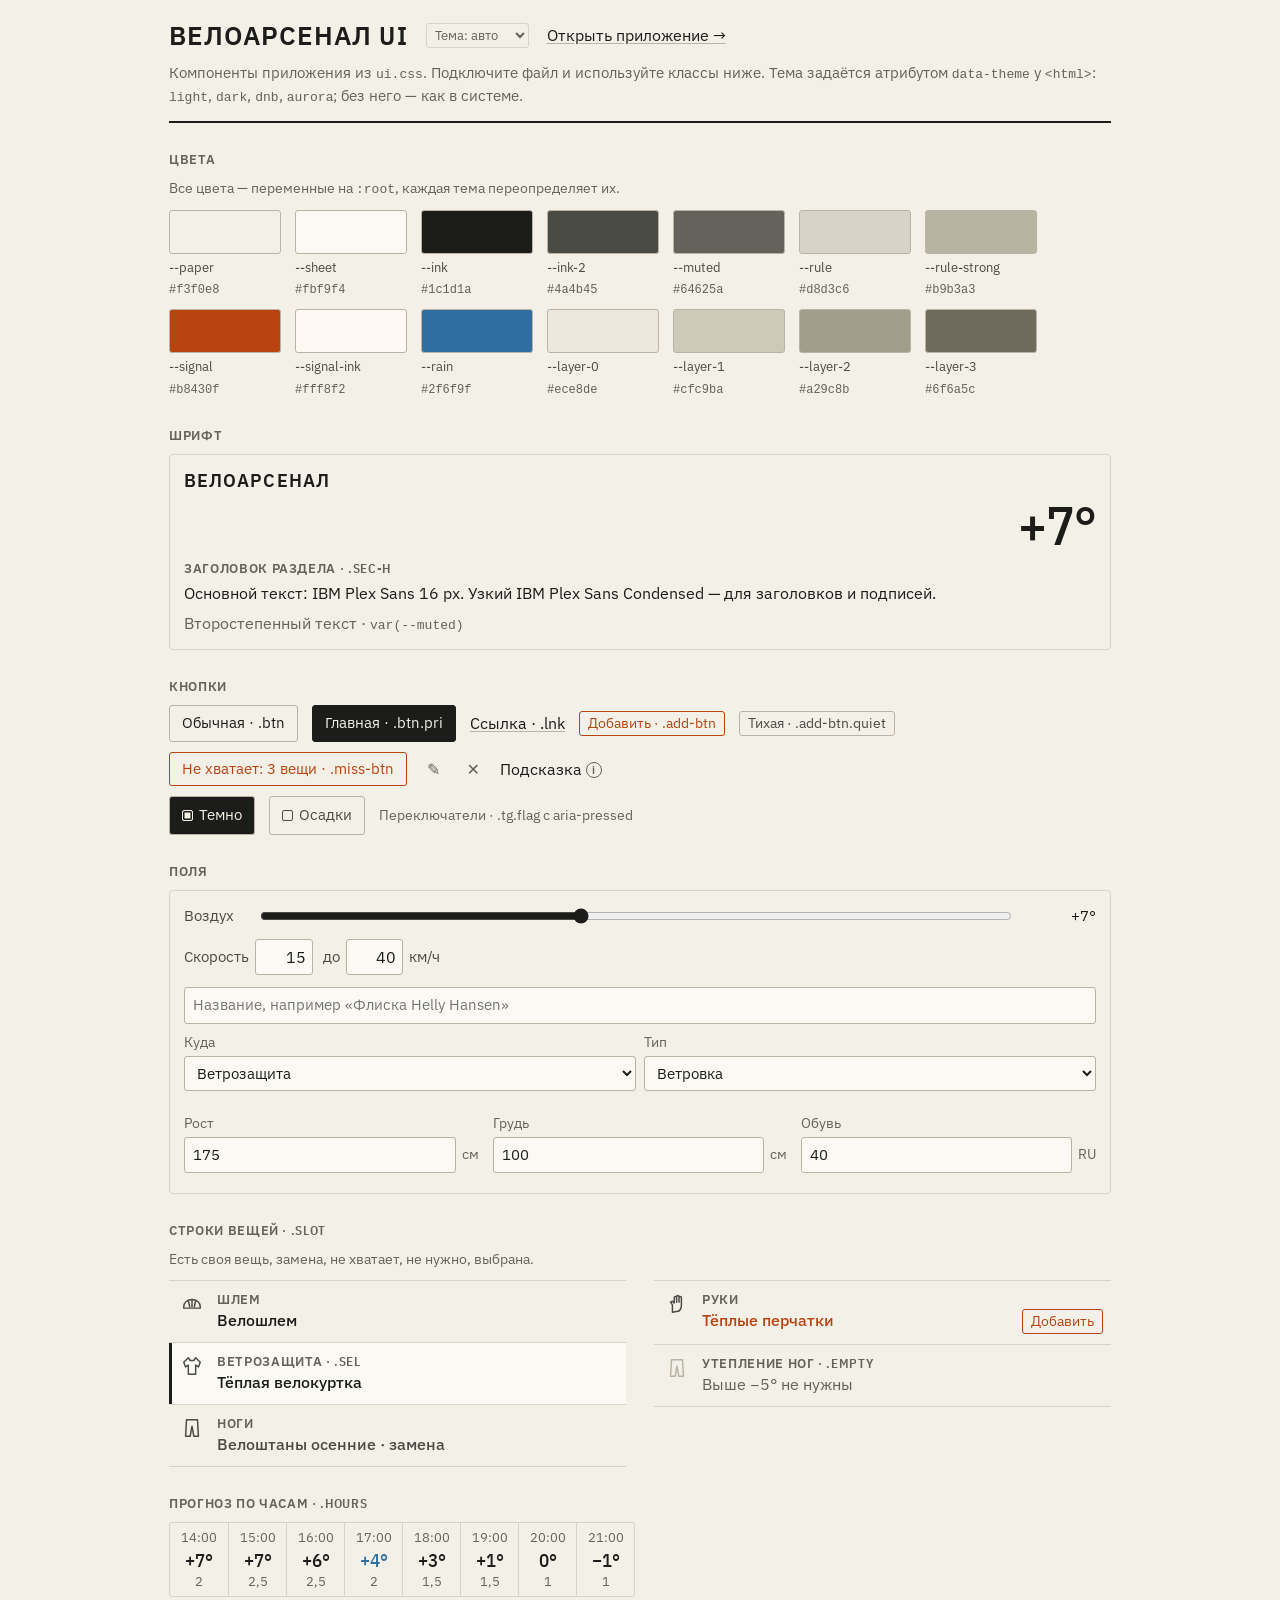
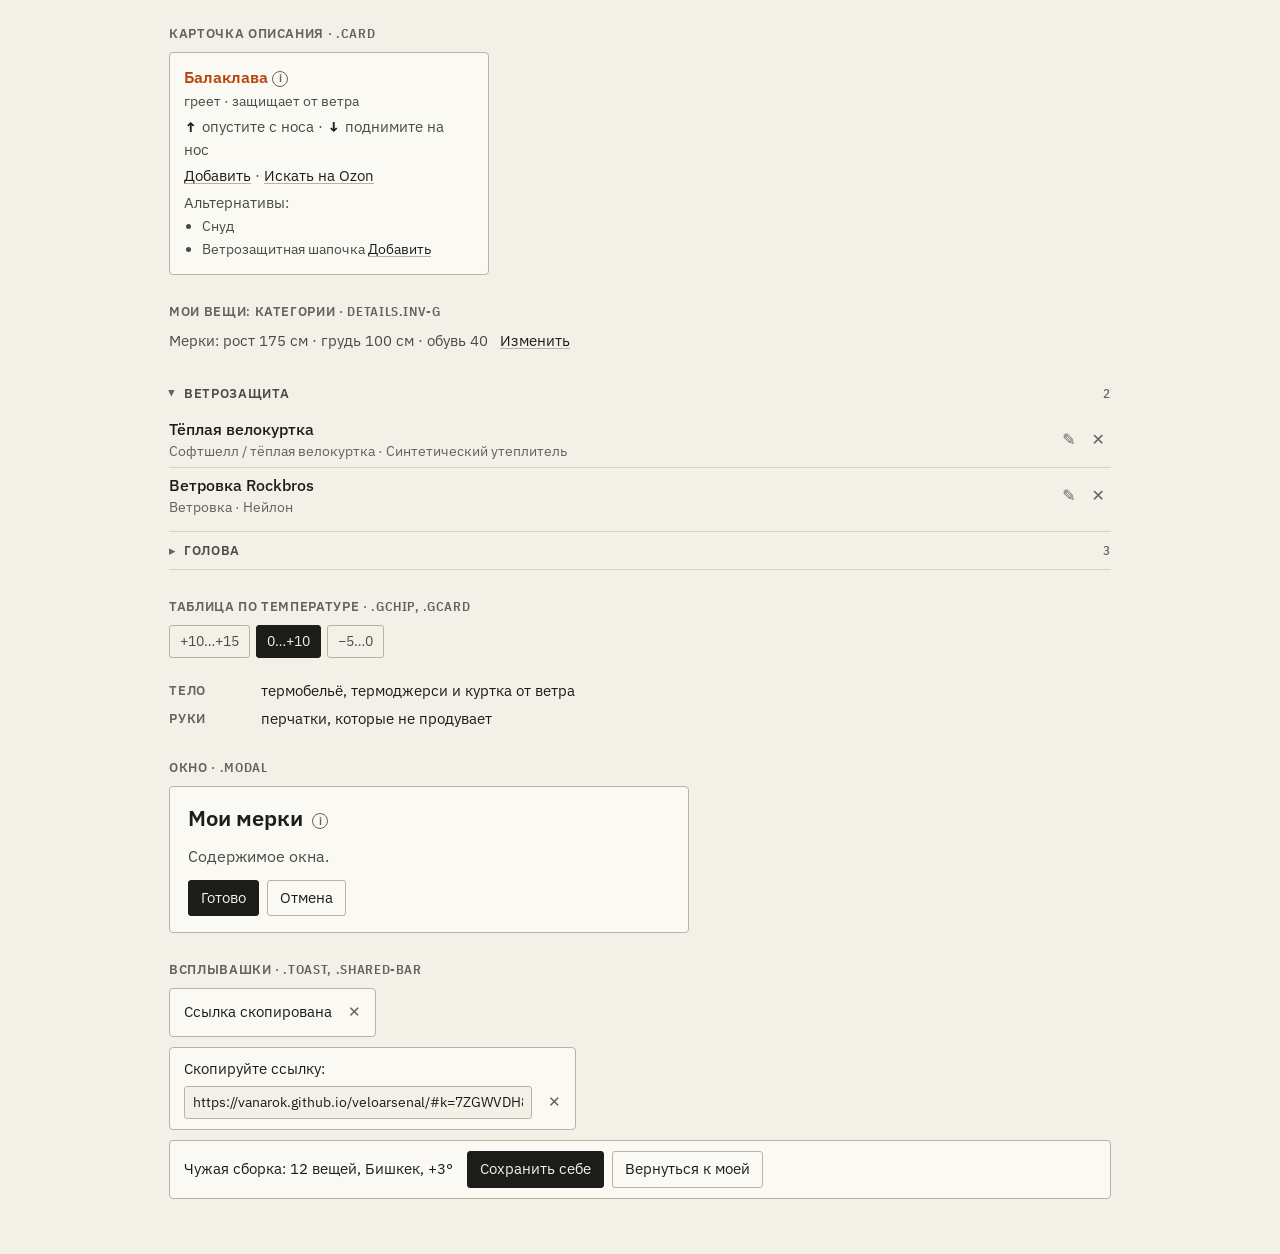
==== commit a9e98db8: "Скрыты системные стрелки числовых полей Automated-By: iron-agent" ====
--- a/docs/ui.html
+++ b/docs/ui.html
@@ -8,7 +8,7 @@
 <link rel="preconnect" href="https://fonts.gstatic.com" crossorigin>
 <link rel="stylesheet" href="https://fonts.googleapis.com/css2?family=IBM+Plex+Sans:wght@400;500;600&family=IBM+Plex+Sans+Condensed:wght@500;600&display=swap">
 <script>try { var th = localStorage.getItem("veloarsenal.theme"); if (th && th !== "auto") document.documentElement.dataset.theme = th; } catch (e) {}</script>
-<link rel="stylesheet" href="ui.css?v=dfadb35a">
+<link rel="stylesheet" href="ui.css?v=0281be47">
 <style>
 /* Только для витрины: обычная прокрутка страницы и раскладка образцов */
 html, body { height: auto; }
--- a/docs/ui.css
+++ b/docs/ui.css
@@ -138,6 +138,9 @@
 /* Ширина как у окна приложения (974 px минус отступы), на сайте по центру */
 .app { position: relative; max-width: 942px; height: 100%; margin: 0 auto; display: grid; grid-template-rows: auto minmax(0, 1fr); gap: 18px; }
 button, input, select { font: inherit; color: inherit; }
+/* Системные стрелки у числовых полей не красятся темой, поэтому скрыты; число меняется с клавиатуры */
+input[type=number] { -moz-appearance: textfield; appearance: textfield; }
+input[type=number]::-webkit-inner-spin-button, input[type=number]::-webkit-outer-spin-button { -webkit-appearance: none; margin: 0; }
 button:focus-visible, input:focus-visible, select:focus-visible, a:focus-visible, .slot:focus-visible { outline: 2px solid var(--signal); outline-offset: 2px; }
 a { color: var(--ink); text-decoration-color: var(--rule-strong); text-underline-offset: 2px; }
 a:hover { text-decoration-color: var(--ink); }
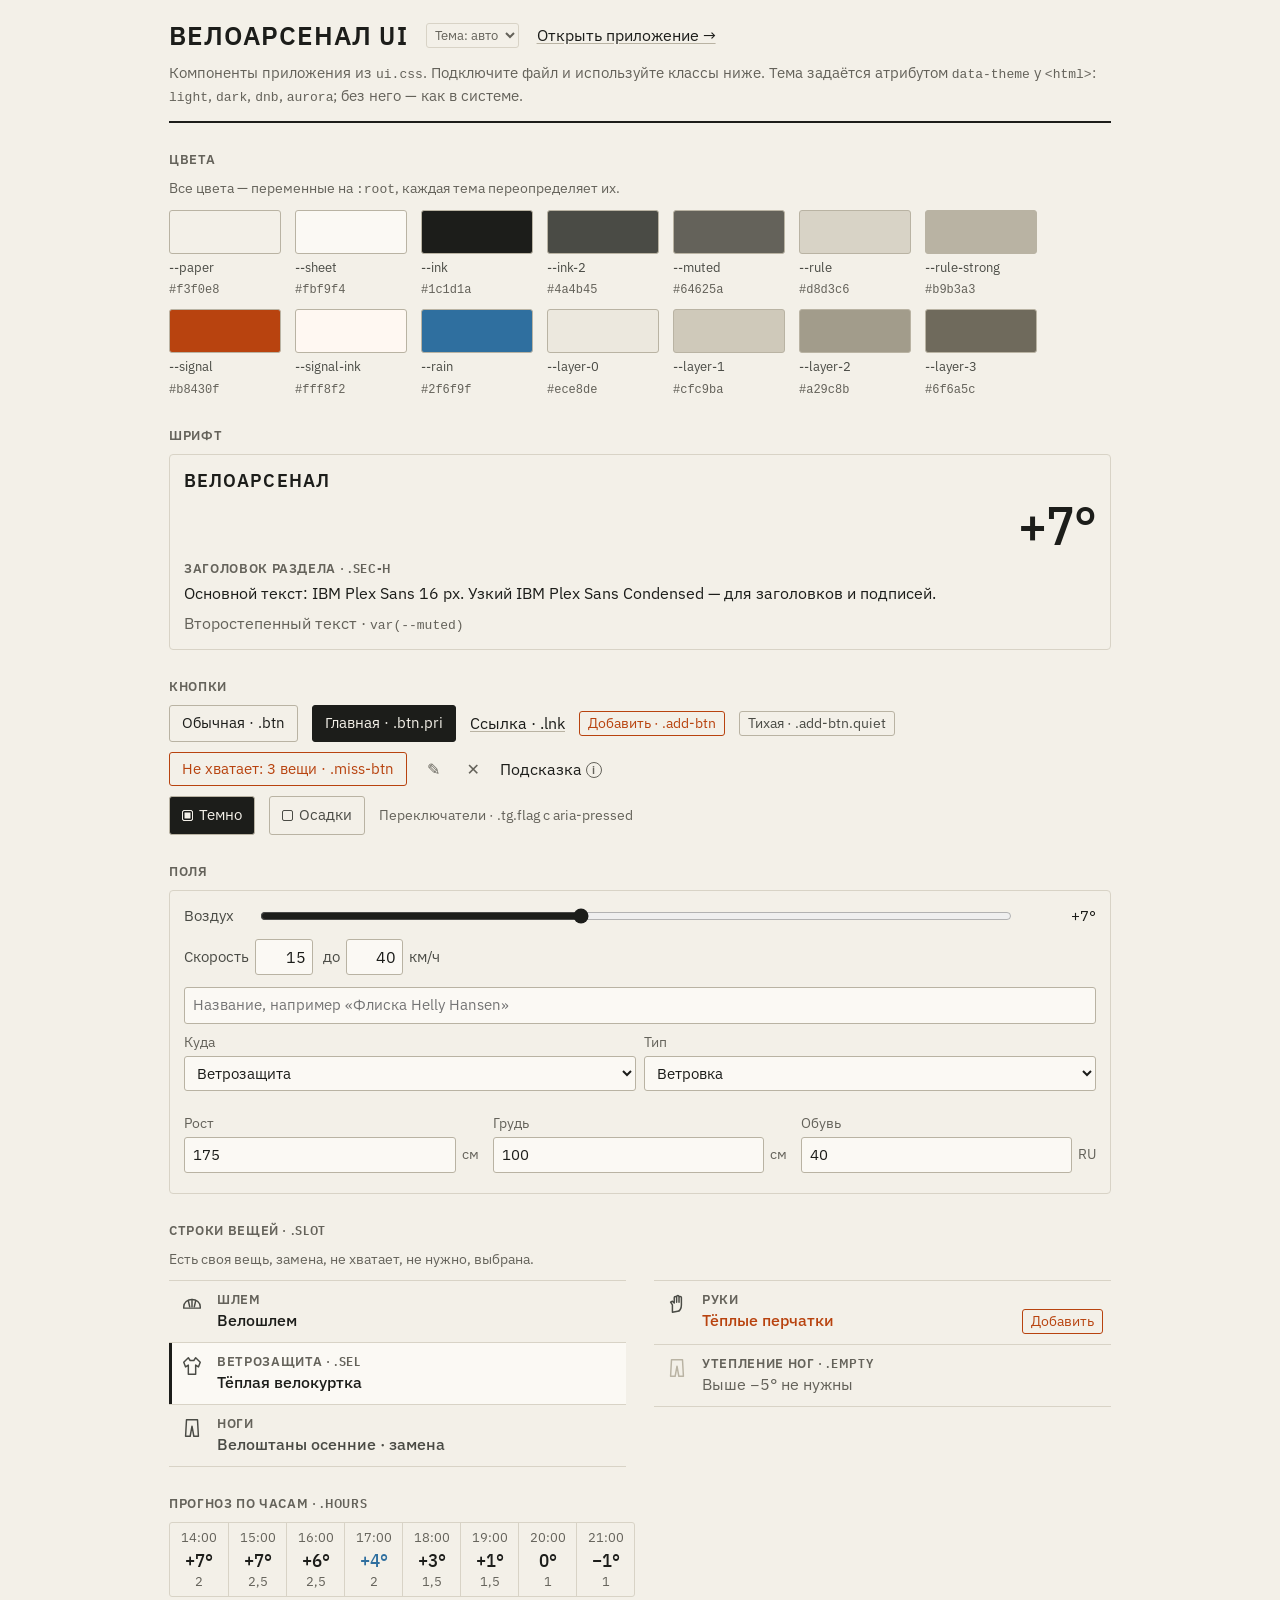
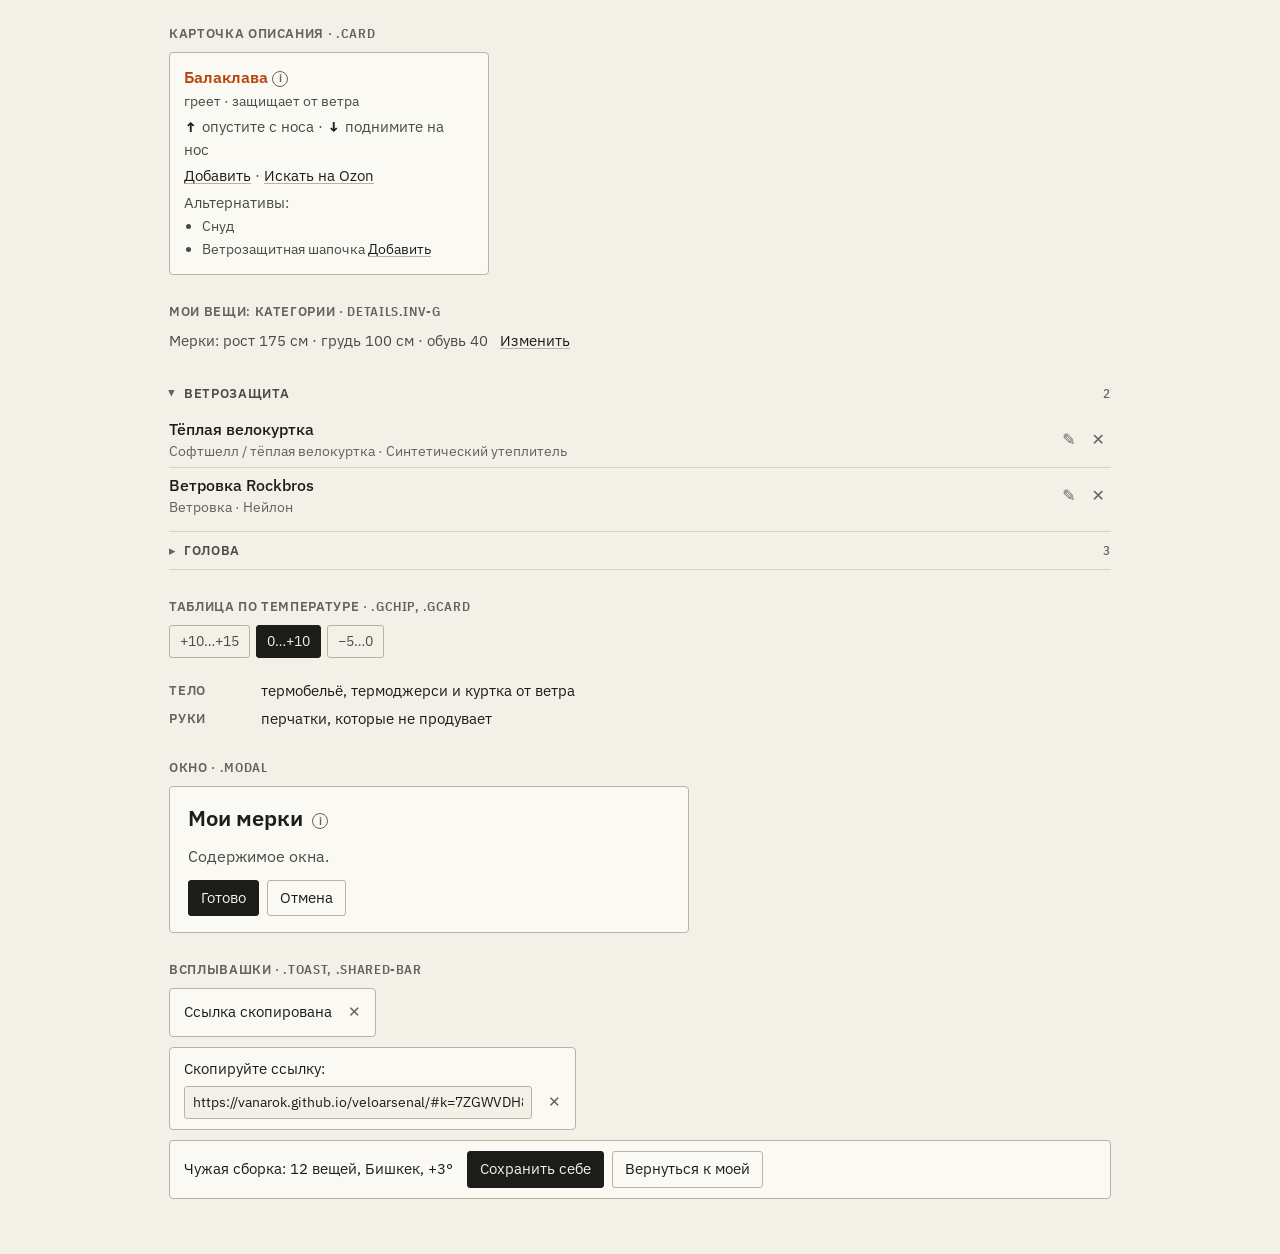
==== commit 361ad08b: "Тема «Ночная» без DnB в названии Automated-By: iron-agent" ====
--- a/docs/ui.html
+++ b/docs/ui.html
@@ -8,7 +8,7 @@
 <link rel="preconnect" href="https://fonts.gstatic.com" crossorigin>
 <link rel="stylesheet" href="https://fonts.googleapis.com/css2?family=IBM+Plex+Sans:wght@400;500;600&family=IBM+Plex+Sans+Condensed:wght@500;600&display=swap">
 <script>try { var th = localStorage.getItem("veloarsenal.theme"); if (th && th !== "auto") document.documentElement.dataset.theme = th; } catch (e) {}</script>
-<link rel="stylesheet" href="ui.css?v=0281be47">
+<link rel="stylesheet" href="ui.css?v=22ca0588">
 <style>
 /* Только для витрины: обычная прокрутка страницы и раскладка образцов */
 html, body { height: auto; }
@@ -38,7 +38,7 @@
   <header class="gal-h">
     <h1>Велоарсенал UI</h1>
     <select class="theme-sel" id="themeSel" aria-label="Тема оформления">
-      <option value="auto">Тема: авто</option><option value="light">Светлая</option><option value="dark">Тёмная</option><option value="dnb">Ночной DnB</option><option value="aurora">Аврора</option>
+      <option value="auto">Тема: авто</option><option value="light">Светлая</option><option value="dark">Тёмная</option><option value="dnb">Ночная</option><option value="aurora">Аврора</option>
     </select>
     <a class="lnk" href="./">Открыть приложение →</a>
     <p>Компоненты приложения из <code>ui.css</code>. Подключите файл и используйте классы ниже. Тема задаётся атрибутом <code>data-theme</code> у <code>&lt;html&gt;</code>: <code>light</code>, <code>dark</code>, <code>dnb</code>, <code>aurora</code>; без него — как в системе.</p>
--- a/docs/ui.css
+++ b/docs/ui.css
@@ -60,7 +60,7 @@
   --layer-3: #b3ae9f;
 }
 :root[data-theme="light"] { color-scheme: light; }
-/* Ночной DnB: глубокий синий, ледяной голубой текст, лаймовый акцент из ливреи, неоновое свечение */
+/* Ночная: глубокий синий, ледяной голубой текст, лаймовый акцент из ливреи, неоновое свечение */
 :root[data-theme="dnb"] {
   color-scheme: dark;
   --paper: #061633;
@@ -80,7 +80,7 @@
 }
 :root[data-theme="dnb"] body { background: radial-gradient(900px 520px at 85% -8%, rgb(80 220 255 / 0.28), transparent 70%), radial-gradient(700px 500px at -10% 110%, rgb(40 120 255 / 0.25), transparent 70%), linear-gradient(165deg, #040e24 0%, #08214d 55%, #0b3a86 100%) fixed; }
 :root[data-theme="dnb"] .brand, :root[data-theme="dnb"] #tempBig { color: #f2fbff; text-shadow: 0 0 14px rgb(90 220 255 / 0.75), 0 0 2px rgb(255 255 255 / 0.6); }
-:root[data-theme="dnb"] .slot.sel { box-shadow: inset 3px 0 0 #6fe4ff, 0 0 18px rgb(80 210 255 / 0.18); }
+:root[data-theme="dnb"] .slot.sel { box-shadow: inset 3px 0 0 #6fe4ff, inset 0 0 18px rgb(80 210 255 / 0.18); }
 :root[data-theme="dnb"] #figure .part { filter: drop-shadow(0 0 3px rgb(90 210 255 / 0.55)); }
 /* Аврора: экран входа Vista из Ethereal Liquid DnB. Бирюзово-зелёное сияние на синем, стеклянные панели,
    белые поля ввода, глянцевая синяя кнопка, красный акцент как у кнопки питания */
@@ -112,7 +112,7 @@
 :root[data-theme="aurora"] .app { background: transparent; }
 :root[data-theme="aurora"] .brand, :root[data-theme="aurora"] #tempBig { color: #fff; text-shadow: 0 1px 2px rgb(0 30 50 / 0.6), 0 0 16px rgb(150 255 230 / 0.45); }
 :root[data-theme="aurora"] .card, :root[data-theme="aurora"] .modal, :root[data-theme="aurora"] .toast { background: linear-gradient(180deg, rgb(40 120 150 / 0.92), rgb(10 60 95 / 0.94)); border: 1px solid rgb(200 245 255 / 0.4); border-radius: 10px; box-shadow: inset 0 1px 0 rgb(255 255 255 / 0.35), 0 10px 30px rgb(0 20 40 / 0.45); }
-:root[data-theme="aurora"] .slot.sel { background: linear-gradient(180deg, rgb(255 255 255 / 0.22), rgb(255 255 255 / 0.06) 50%, rgb(255 255 255 / 0.02) 51%, rgb(255 255 255 / 0.10)); box-shadow: inset 0 1px 0 rgb(255 255 255 / 0.5), 0 0 0 1px rgb(200 245 255 / 0.45); border-radius: 6px; }
+:root[data-theme="aurora"] .slot.sel { background: linear-gradient(180deg, rgb(255 255 255 / 0.22), rgb(255 255 255 / 0.06) 50%, rgb(255 255 255 / 0.02) 51%, rgb(255 255 255 / 0.10)); box-shadow: inset 0 1px 0 rgb(255 255 255 / 0.5), inset 0 0 0 1px rgb(200 245 255 / 0.45); border-radius: 6px; }
 :root[data-theme="aurora"] input:not([type=range]):not([type=file]), :root[data-theme="aurora"] .inv-form select { background: #fff; color: #10303f; border-color: #8fbfd0; border-radius: 4px; box-shadow: inset 0 1px 2px rgb(0 40 70 / 0.25); }
 :root[data-theme="aurora"] .btn { border-radius: 6px; background: linear-gradient(180deg, rgb(255 255 255 / 0.22), rgb(255 255 255 / 0.06) 50%, rgb(255 255 255 / 0) 51%, rgb(255 255 255 / 0.08)); border-color: rgb(200 245 255 / 0.45); }
 :root[data-theme="aurora"] .btn.pri { color: #fff; border-color: #0b4fa8; background: linear-gradient(180deg, #8fd0ff 0%, #3a9cff 48%, #1166d8 52%, #2f8cf5 100%); box-shadow: inset 0 1px 0 rgb(255 255 255 / 0.6), 0 2px 8px rgb(0 60 140 / 0.45); text-shadow: 0 -1px 0 rgb(0 40 110 / 0.5); }
